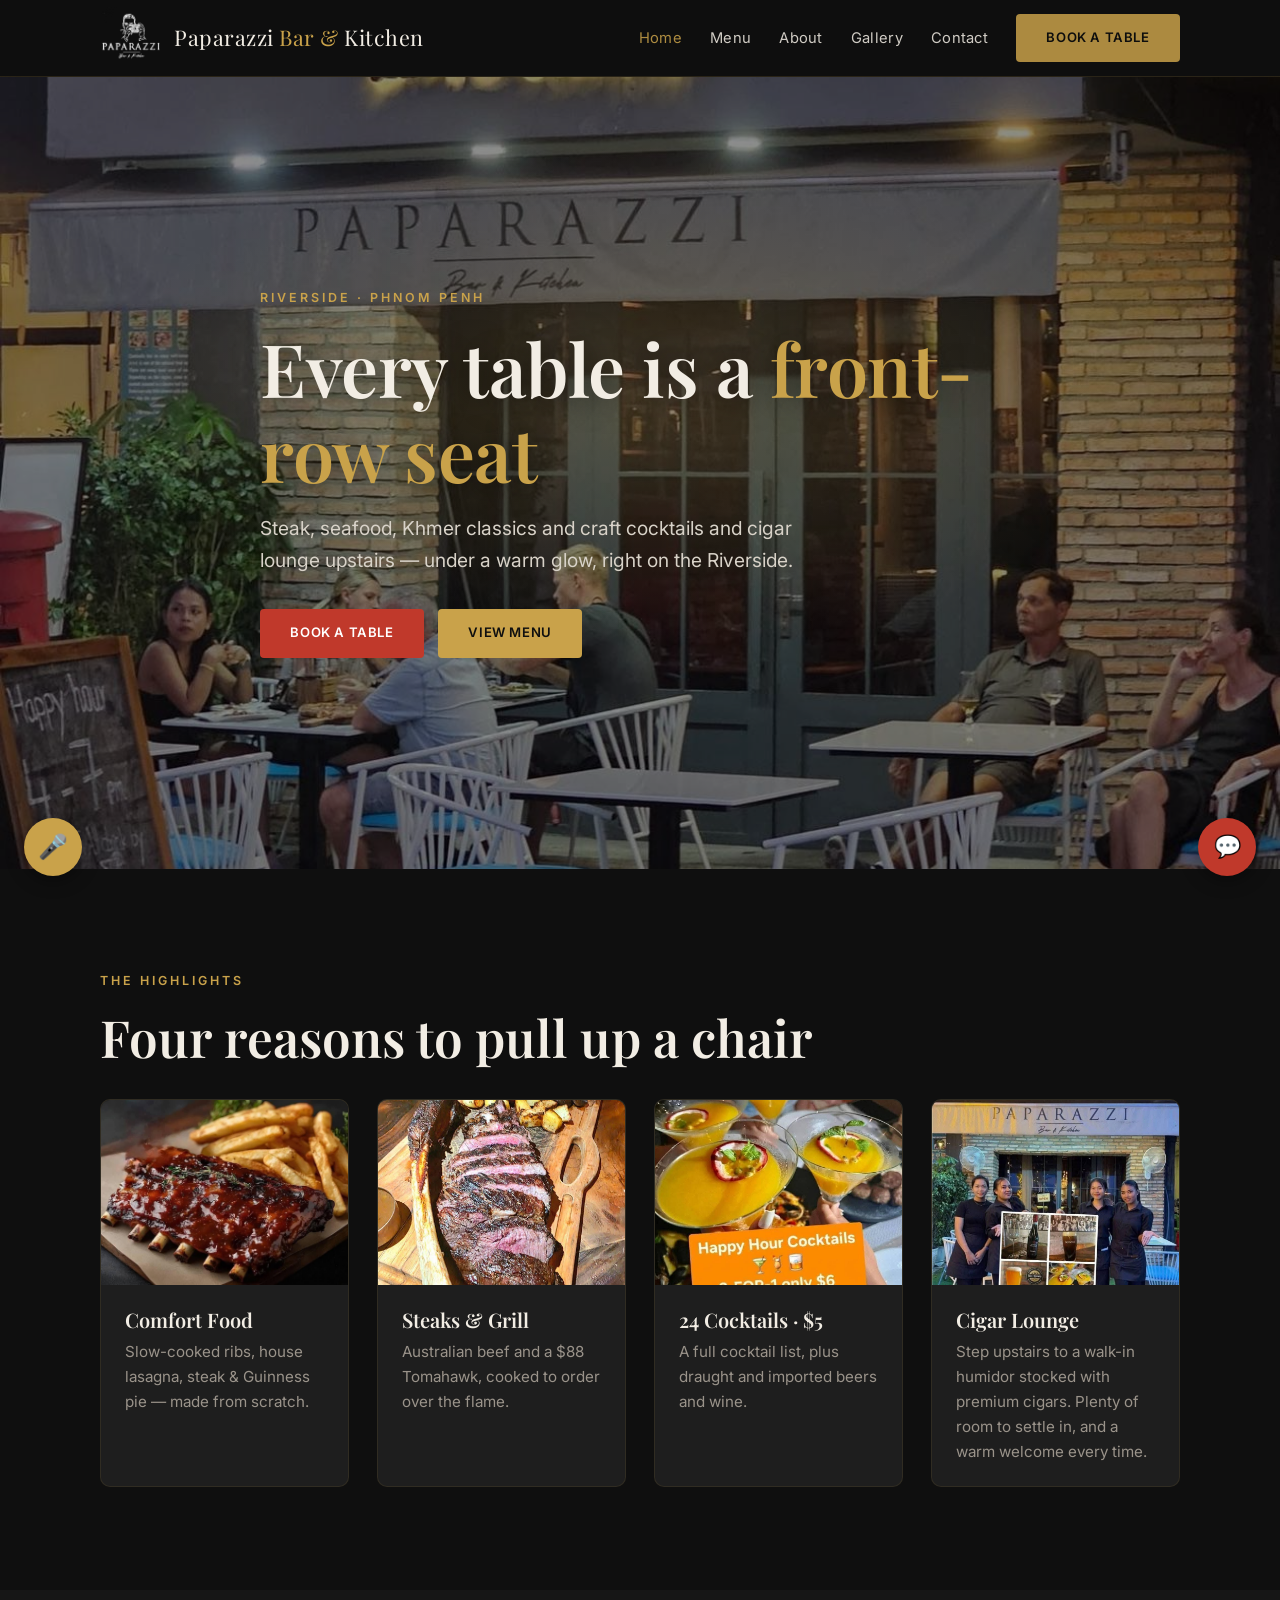
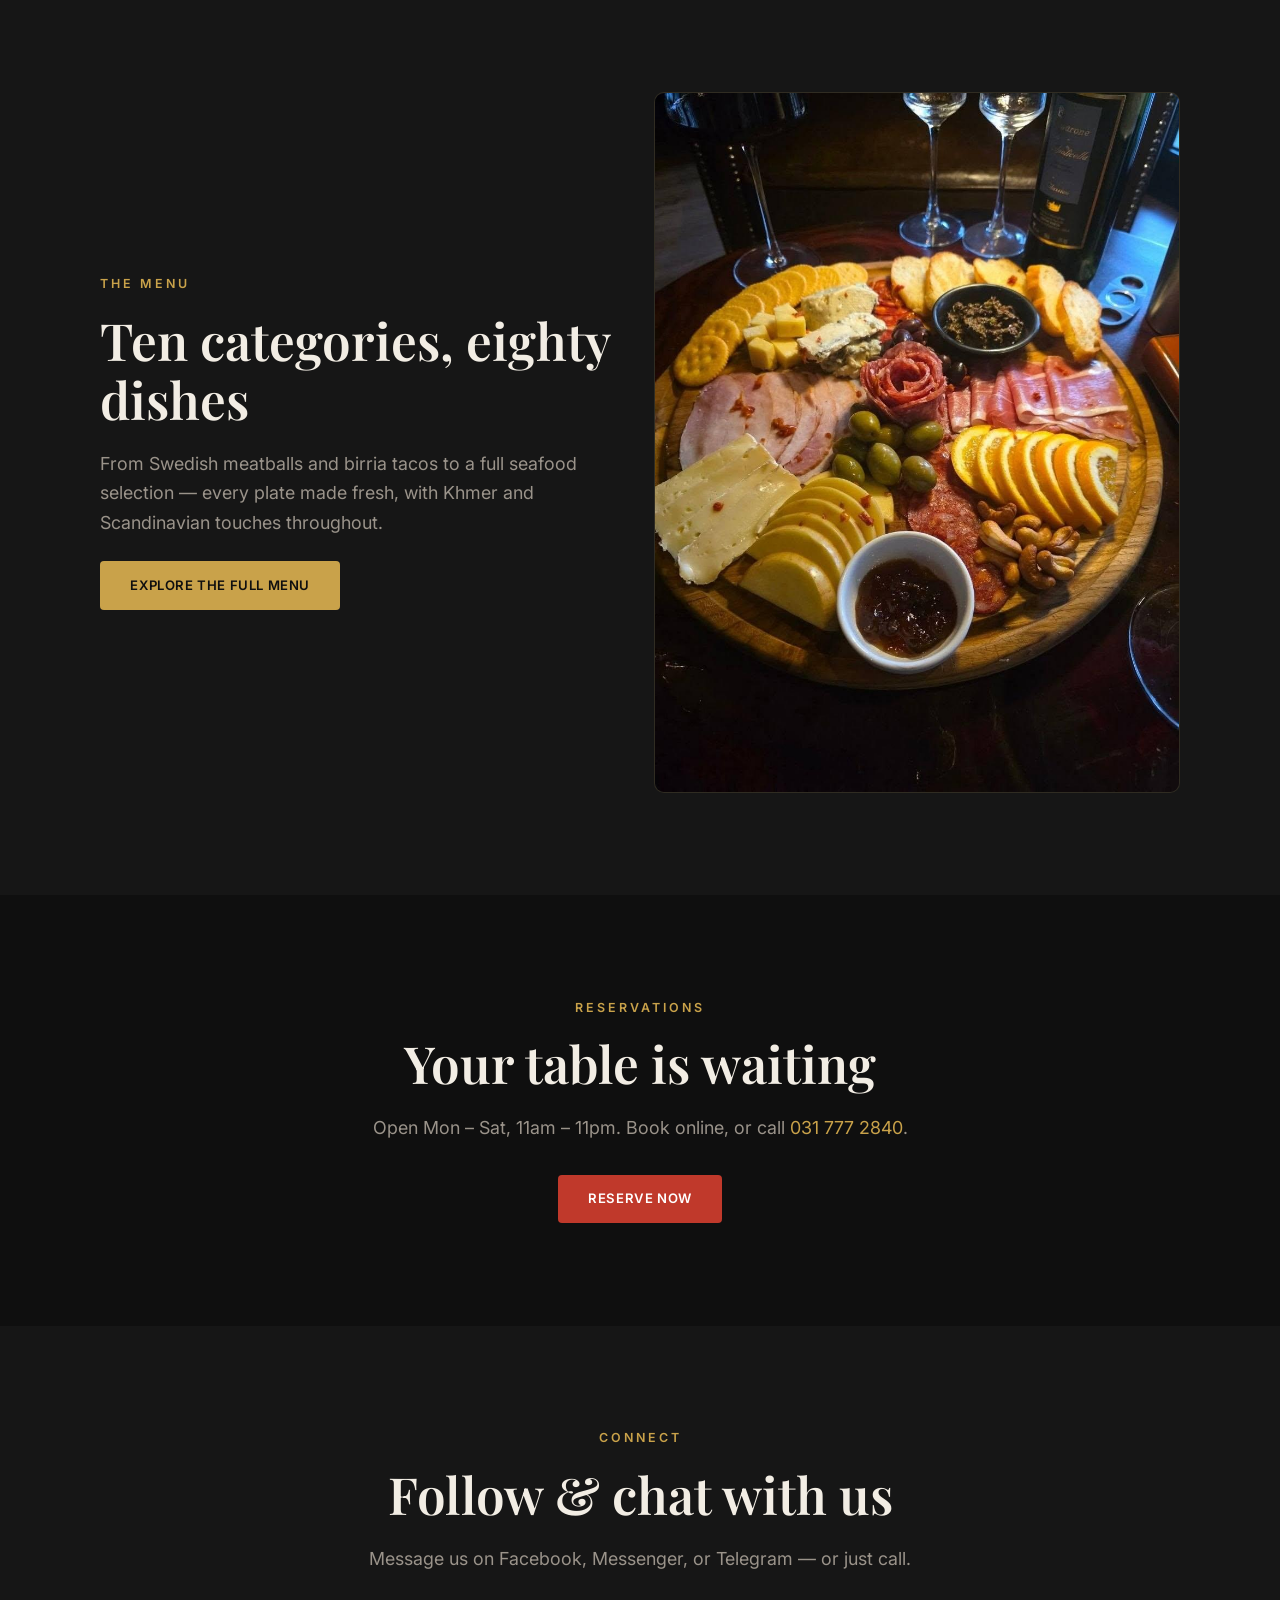
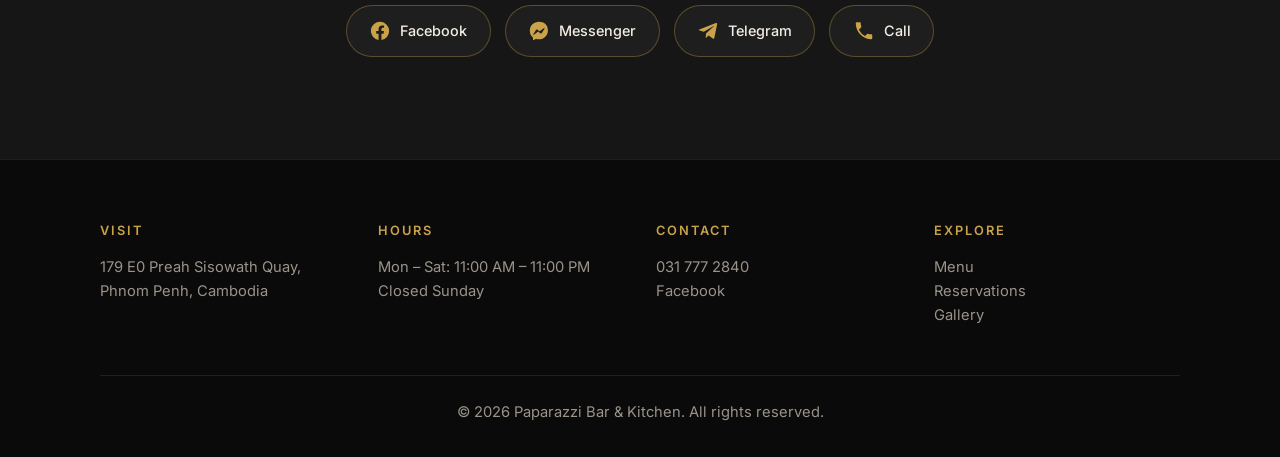
==== index.html @ c17bf9e4 "SEO pass. The sitemap and robots.txt both pointed at the OLD netlify.app host, so Google was being t" ====
<!DOCTYPE html>
<html lang="en">
<head>
  <meta charset="UTF-8" />
  <script>document.documentElement.className += ' js';</script>
  <meta name="viewport" content="width=device-width, initial-scale=1.0" />
  <title>Paparazzi Bar & Kitchen | Riverside, Phnom Penh — Food, Cocktails & Cigar Lounge</title>
  <meta name="description" content="Paparazzi Bar & Kitchen on Phnom Penh's Riverside — international comfort food, craft cocktails, steak and seafood, plus a cigar lounge upstairs. Open Mon–Sat 11am–11pm." />
  <link rel="preconnect" href="https://fonts.googleapis.com" />
  <link rel="preconnect" href="https://fonts.gstatic.com" crossorigin />
  <link href="https://fonts.googleapis.com/css2?family=Playfair+Display:wght@500;600;700&family=Inter:wght@400;500;600;700&display=swap" rel="stylesheet" />
  <link rel="stylesheet" href="style.css" />

  <!-- JSON-LD Restaurant schema -->
  <script type="application/ld+json">
{
  "@context": "https://schema.org",
  "@type": "Restaurant",
  "@id": "https://paparazzipp.com/#restaurant",
  "name": "Paparazzi Bar & Kitchen",
  "alternateName": "Paparazzi PP",
  "url": "https://paparazzipp.com/",
  "logo": "https://paparazzipp.com/images/paparazzi-logo-black.png",
  "image": [
    "https://paparazzipp.com/images/og-image.jpg"
  ],
  "description": "Paparazzi Bar & Kitchen is a riverside bar and restaurant on Preah Sisowath Quay, Phnom Penh — Khmer and Asian dishes, small plates, pub classics, steaks, seafood, craft cocktails, and the Cigar Connection lounge upstairs.",
  "servesCuisine": [
    "International",
    "Pub",
    "Scandinavian",
    "Khmer"
  ],
  "priceRange": "$$",
  "currenciesAccepted": "USD, KHR",
  "paymentAccepted": "Cash, ABA Pay, Credit Card",
  "telephone": "+855317772840",
  "address": {
    "@type": "PostalAddress",
    "streetAddress": "179 E0 Preah Sisowath Quay",
    "addressLocality": "Phnom Penh",
    "addressCountry": "KH"
  },
  "geo": {
    "@type": "GeoCoordinates",
    "latitude": 11.572666,
    "longitude": 104.928977
  },
  "hasMap": "https://www.google.com/maps/search/?api=1&query=Paparazzi+Bar+%26+Kitchen+Preah+Sisowath+Quay+Phnom+Penh",
  "openingHoursSpecification": [
    {
      "@type": "OpeningHoursSpecification",
      "dayOfWeek": [
        "Monday",
        "Tuesday",
        "Wednesday",
        "Thursday",
        "Friday",
        "Saturday"
      ],
      "opens": "11:00",
      "closes": "23:00"
    }
  ],
  "acceptsReservations": "True",
  "hasMenu": "https://paparazzipp.com/menu.html",
  "sameAs": [
    "https://www.facebook.com/PaparazziPP",
    "https://t.me/Paparazzi_kitchen_bot"
  ]
}
</script>
  <link rel="preload" as="image" href="images/hero-storefront.jpg" fetchpriority="high" />
  <!-- SEO BLOCK -->
  <link rel="canonical" href="https://paparazzipp.com/" />
  <meta name="robots" content="index, follow, max-image-preview:large" />
  <meta name="theme-color" content="#0f0f0f" />
  <link rel="icon" type="image/png" sizes="32x32" href="images/favicon-32.png" />
  <link rel="icon" type="image/png" sizes="192x192" href="images/favicon-192.png" />
  <link rel="apple-touch-icon" href="images/apple-touch-icon.png" />
  <meta property="og:type" content="website" />
  <meta property="og:site_name" content="Paparazzi Bar &amp; Kitchen" />
  <meta property="og:locale" content="en_US" />
  <meta property="og:title" content="Paparazzi Bar & Kitchen | Riverside, Phnom Penh — Food, Cocktails & Cigar Lounge" />
  <meta property="og:description" content="Paparazzi Bar & Kitchen on Phnom Penh's Riverside — international comfort food, craft cocktails, steak and seafood, plus a cigar lounge upstairs. Open Mon–Sat 11am–11pm." />
  <meta property="og:url" content="https://paparazzipp.com/" />
  <meta property="og:image" content="https://paparazzipp.com/images/hero-storefront.jpg" />
  <meta property="og:image:width" content="1200" />
  <meta property="og:image:height" content="630" />
  <meta name="twitter:card" content="summary_large_image" />
  <meta name="twitter:title" content="Paparazzi Bar & Kitchen | Riverside, Phnom Penh — Food, Cocktails & Cigar Lounge" />
  <meta name="twitter:description" content="Paparazzi Bar & Kitchen on Phnom Penh's Riverside — international comfort food, craft cocktails, steak and seafood, plus a cigar lounge upstairs. Open Mon–Sat 11am–11pm." />
  <meta name="twitter:image" content="https://paparazzipp.com/images/hero-storefront.jpg" />
</head>
<body>
  <header class="site-header">
    <div class="wrap">
      <a class="logo" href="/">
        <img src="images/paparazzi-logo-white.png" alt="Paparazzi Bar & Kitchen" />
        <span class="logo-word">Paparazzi <span class="amp">Bar &amp;</span> Kitchen</span>
      </a>
      <nav id="main-nav">
        <a href="/" class="active">Home</a>
        <a href="/menu.html">Menu</a>
        <a href="/about.html">About</a>
        <a href="/gallery.html">Gallery</a>
        <a href="/contact.html">Contact</a>
        <a href="/reservations.html" class="btn gold">Book a Table</a>
      </nav>
      <button class="nav-toggle" type="button" aria-label="Menu"
              aria-expanded="false" aria-controls="main-nav">
        <span class="nav-toggle-bars" aria-hidden="true"><i></i><i></i><i></i></span>
      </button>
    </div>
  </header>

  <section class="hero">
    <div class="hero-bg" style="background-image: url('images/hero-storefront.jpg');"></div>
    <div class="wrap">
      <div class="hero-inner">
        <p class="kicker">Riverside · Phnom Penh</p>
        <h1>Every table is a <span class="gold">front-row seat</span></h1>
        <p class="hero-sub">Steak, seafood, Khmer classics and craft cocktails and cigar lounge upstairs — under a warm glow, right on the Riverside.</p>
        <div class="hero-ctas">
          <a href="/reservations.html" class="btn">Book a Table</a>
          <a href="/menu.html" class="btn gold">View Menu</a>
        </div>
      </div>
    </div>
  </section>

  <section class="section">
    <div class="wrap">
      <p class="kicker">The Highlights</p>
      <h2 class="section-title">Four reasons to pull up a chair</h2>
      <div class="grid grid-4" style="margin-top: 2rem;">
        <div class="card">
          <img src="images/gallery-img23.jpg" alt="Barbecue ribs with fries" / loading="lazy" decoding="async">
          <div class="card-body">
            <h3>Comfort Food</h3>
            <p>Slow-cooked ribs, house lasagna, steak &amp; Guinness pie — made from scratch.</p>
          </div>
        </div>
        <div class="card">
          <img src="images/gallery-img11.jpg" alt="Grilled steak with roasted vegetables" / loading="lazy" decoding="async">
          <div class="card-body">
            <h3>Steaks &amp; Grill</h3>
            <p>Australian beef and a $88 Tomahawk, cooked to order over the flame.</p>
          </div>
        </div>
        <div class="card">
          <img src="images/gallery-img18.jpg" alt="Craft cocktails" / loading="lazy" decoding="async">
          <div class="card-body">
            <h3>24 Cocktails · $5</h3>
            <p>A full cocktail list, plus draught and imported beers and wine.</p>
          </div>
        </div>
        <div class="card">
          <img src="images/gallery-img21.jpg" alt="Paparazzi staff" / loading="lazy" decoding="async">
          <div class="card-body">
            <h3>Cigar Lounge</h3>
            <p>Step upstairs to a walk-in humidor stocked with premium cigars. Plenty of room to settle in, and a warm welcome every time.</p>
          </div>
        </div>
      </div>
    </div>
  </section>

  <section class="section alt">
    <div class="wrap">
      <div class="grid grid-2" style="align-items: center;">
        <div>
          <p class="kicker">The Menu</p>
          <h2 class="section-title">Ten categories, eighty dishes</h2>
          <p class="section-lede">From Swedish meatballs and birria tacos to a full seafood selection — every plate made fresh, with Khmer and Scandinavian touches throughout.</p>
          <a href="/menu.html" class="btn gold" style="margin-top: 1.5rem;">Explore the full menu</a>
        </div>
        <div class="card" style="overflow:hidden;">
          <img src="images/gallery-img01.jpg" alt="Charcuterie board" style="aspect-ratio: auto;" / loading="lazy" decoding="async">
        </div>
      </div>
    </div>
  </section>

  <section class="section">
    <div class="wrap text-center">
      <p class="kicker">Reservations</p>
      <h2 class="section-title">Your table is waiting</h2>
      <p class="section-lede" style="margin: 0 auto 2rem;">Open Mon – Sat, 11am – 11pm. Book online, or call <a href="tel:+855317772840">031 777 2840</a>.</p>
      <a href="/reservations.html" class="btn">Reserve Now</a>
    </div>
  </section>

  <section class="section alt">
    <div class="wrap text-center">
      <p class="kicker">Connect</p>
      <h2 class="section-title">Follow &amp; chat with us</h2>
      <p class="section-lede" style="margin: 0 auto 2rem;">Message us on Facebook, Messenger, or Telegram — or just call.</p>
      <div class="social-row">
        <a class="social" href="https://www.facebook.com/PaparazziPP" target="_blank" rel="noopener" aria-label="Facebook">
          <svg viewBox="0 0 24 24" width="22" height="22"><path fill="currentColor" d="M22 12a10 10 0 1 0-11.56 9.88v-6.99H7.9V12h2.54V9.8c0-2.5 1.49-3.89 3.77-3.89 1.09 0 2.24.2 2.24.2v2.46h-1.26c-1.24 0-1.63.77-1.63 1.56V12h2.78l-.44 2.89h-2.34v6.99A10 10 0 0 0 22 12Z"/></svg>
          <span>Facebook</span>
        </a>
        <a class="social" href="https://m.me/PaparazziPP" target="_blank" rel="noopener" aria-label="Messenger">
          <svg viewBox="0 0 24 24" width="22" height="22"><path fill="currentColor" d="M12 2C6.36 2 2 6.13 2 11.7c0 2.91 1.19 5.44 3.14 7.17.16.14.26.34.27.55l.05 1.78c.01.47.5.77.9.56l1.99-1.06c.16-.08.35-.1.53-.05.9.25 1.87.39 2.87.39 5.64 0 10-4.13 10-9.7S17.64 2 12 2Zm6 7.46-2.93 4.66c-.37.59-1.18.71-1.7.26l-2.31-1.73-4.54 3.37c-.4.3-.96-.13-.76-.58l2.93-4.66c.37-.59 1.18-.71 1.7-.26l2.31 1.73 4.54-3.37c.4-.3.96.13.76.58Z"/></svg>
          <span>Messenger</span>
        </a>
        <a class="social" href="https://t.me/Paparazzi_kitchen_bot" target="_blank" rel="noopener" aria-label="Telegram">
          <svg viewBox="0 0 24 24" width="22" height="22"><path fill="currentColor" d="M21.94 4.6 18.9 19.5c-.23 1-.82 1.25-1.66.78l-4.6-3.39-2.22 2.13c-.25.25-.45.45-.93.45l.33-4.68L18.4 6.9c.37-.33-.08-.51-.57-.18L7.42 12.86l-4.53-1.42c-.99-.31-1-.99.2-1.46L20.6 3.24c.82-.3 1.54.2 1.34 1.36Z"/></svg>
          <span>Telegram</span>
        </a>
        <a class="social" href="tel:+855317772840" aria-label="Call us">
          <svg viewBox="0 0 24 24" width="22" height="22"><path fill="currentColor" d="M6.62 10.79a15.05 15.05 0 0 0 6.59 6.59l2.2-2.2a1 1 0 0 1 1.02-.24c1.12.37 2.33.57 3.57.57a1 1 0 0 1 1 1V20a1 1 0 0 1-1 1C10.85 21 3 13.15 3 3.5a1 1 0 0 1 1-1H7.5a1 1 0 0 1 1 1c0 1.24.2 2.45.57 3.57a1 1 0 0 1-.24 1.02l-2.2 2.2Z"/></svg>
          <span>Call</span>
        </a>
      </div>
    </div>
  </section>

  <footer class="site-footer">
    <div class="wrap">
      <div class="grid grid-4">
        <div>
          <h4>Visit</h4>
          <p>179 E0 Preah Sisowath Quay,<br />Phnom Penh, Cambodia</p>
        </div>
        <div>
          <h4>Hours</h4>
          <p>Mon – Sat: 11:00 AM – 11:00 PM<br />Closed Sunday</p>
        </div>
        <div>
          <h4>Contact</h4>
          <p><a href="tel:+855317772840">031 777 2840</a><br /><a href="https://www.facebook.com/PaparazziPP">Facebook</a></p>
        </div>
        <div>
          <h4>Explore</h4>
          <p><a href="/menu.html">Menu</a><br /><a href="/reservations.html">Reservations</a><br /><a href="/gallery.html">Gallery</a></p>
        </div>
      </div>
      <div class="footer-bottom">
        <p>&copy; 2026 Paparazzi Bar &amp; Kitchen. All rights reserved.</p>
      </div>
    </div>
  </footer>

  <!-- AI chat + voice widgets -->
  <button id="chat-toggle" class="chat-toggle" aria-label="Chat with Paparazzi assistant">💬</button>
  <div id="chat-window" class="chat-window">
    <div class="chat-header">
      <span class="chat-dot"></span>
      <span class="chat-title">Paparazzi Assistant</span>
      <button id="chat-close" class="chat-close" aria-label="Close">×</button>
    </div>
    <div id="chat-messages" class="chat-messages"></div>
    <form id="chat-form" class="chat-input-row">
      <input type="text" id="chat-input" placeholder="Ask about hours, menu, reservations…" autocomplete="off" />
      <button type="submit">Send</button>
    </form>
  </div>

  <script src="app.js"></script>
  <script src="voice.js"></script>
  <script src="nav.js" defer></script>
</body>
</html>
---- style.css ----
/* ==========================================================================
   PAPARAZZI Bar & Kitchen — design system
   Concept: "Flashbulb Glamour" — dark, moody, caught in a camera flash.
   Monochrome logo (white on charcoal) + champagne gold + flash red accents.
   ========================================================================== */

:root {
  /* Brand palette */
  --charcoal: #0f0f0f;
  --charcoal-2: #161616;
  --charcoal-3: #1e1e1e;
  --paper: #f2ede4;         /* warm off-white text */
  --muted: #9a938a;         /* muted warm gray */
  --gold: #c9a24a;          /* champagne gold — primary accent */
  --gold-soft: #e0c47f;
  --red: #c0392b;           /* flash red — CTA accent */
  --red-dark: #a93226;

  /* Type */
  --serif: 'Playfair Display', 'Georgia', serif;
  --sans: 'Inter', -apple-system, BlinkMacSystemFont, 'Segoe UI', sans-serif;

  /* Layout */
  --max-w: 1160px;
  --gutter: clamp(1.25rem, 4vw, 2.5rem);
}

* { box-sizing: border-box; margin: 0; padding: 0; }

html { scroll-behavior: smooth; }

body {
  background: var(--charcoal);
  color: var(--paper);
  font-family: var(--sans);
  font-size: 16px;
  line-height: 1.65;
  -webkit-font-smoothing: antialiased;
}

img { max-width: 100%; display: block; }

a { color: var(--gold); text-decoration: none; transition: color .15s; }
a:hover { color: var(--gold-soft); }

h1, h2, h3, h4 { font-family: var(--serif); font-weight: 600; line-height: 1.15; }

.wrap { max-width: var(--max-w); margin: 0 auto; padding: 0 var(--gutter); }

/* ==========================================================================
   Header / nav
   ========================================================================== */
.site-header {
  position: sticky; top: 0; z-index: 50;
  background: rgba(15, 15, 15, 0.92);
  backdrop-filter: blur(12px);
  border-bottom: 1px solid rgba(201, 162, 74, 0.15);
}
.site-header .wrap { display: flex; align-items: center; justify-content: space-between; height: 76px; }
.logo { display: flex; align-items: center; gap: 12px; }
.logo img { height: 62px; width: auto; }
.logo-word { font-family: var(--serif); font-size: 1.35rem; letter-spacing: .5px; color: var(--paper); }
.logo-word .amp { color: var(--gold); }

nav { display: flex; gap: 28px; align-items: center; }
nav a { color: var(--paper); font-size: 0.92rem; letter-spacing: .3px; opacity: .85; }
nav a:hover { color: var(--gold); opacity: 1; }
nav a.active { color: var(--gold); }

.btn {
  display: inline-block; background: var(--red); color: #fff;
  padding: 0.85rem 1.9rem; border-radius: 4px; font-weight: 600;
  letter-spacing: .6px; text-transform: uppercase; font-size: 0.82rem;
  border: none; cursor: pointer; transition: background .15s, transform .15s;
}
.btn:hover { background: var(--red-dark); color: #fff; transform: translateY(-1px); }
.btn.gold { background: var(--gold); color: #0f0f0f; }
.btn.gold:hover { background: var(--gold-soft); }

/* ==========================================================================
   Sections
   ========================================================================== */
.section { padding: clamp(4rem, 8vw, 7rem) 0; }
.section.alt { background: var(--charcoal-2); }

.kicker {
  font-family: var(--sans); font-size: 0.78rem; font-weight: 600;
  letter-spacing: 3px; text-transform: uppercase; color: var(--gold);
  margin-bottom: 1rem;
}
h1.section-title,
h2.section-title { font-size: clamp(2rem, 4.5vw, 3.2rem); margin-bottom: 1.25rem; }
.section-lede { color: var(--muted); font-size: 1.12rem; max-width: 640px; }

/* ==========================================================================
   Hero — flashbulb
   ========================================================================== */
.hero {
  position: relative; min-height: 88vh;
  display: flex; align-items: center; overflow: hidden;
}
.hero-bg {
  position: absolute; inset: 0;
  background-size: cover; background-position: center;
  filter: brightness(.55) saturate(.9);
}
.hero::after {
  /* radial flash spotlight behind the headline */
  content: ''; position: absolute; inset: 0;
  background: radial-gradient(ellipse 60% 45% at 50% 40%, rgba(201,162,74,.22), transparent 70%);
}
.hero-inner { position: relative; z-index: 2; max-width: 760px; }
.hero h1 {
  font-size: clamp(2.6rem, 6.5vw, 4.6rem);
  letter-spacing: -0.5px; margin-bottom: 1.2rem;
  text-shadow: 0 2px 30px rgba(0,0,0,.6);
}
.hero h1 .gold { color: var(--gold); }
.hero-sub { color: #d8d2c8; font-size: 1.2rem; max-width: 560px; margin-bottom: 2rem; }
.hero-ctas { display: flex; gap: 14px; flex-wrap: wrap; }

/* ==========================================================================
   Cards / grids
   ========================================================================== */
.grid { display: grid; gap: 1.75rem; }
.grid-2 { grid-template-columns: repeat(auto-fit, minmax(300px, 1fr)); }
.grid-3 { grid-template-columns: repeat(auto-fit, minmax(280px, 1fr)); }
.grid-4 { grid-template-columns: repeat(auto-fit, minmax(240px, 1fr)); }

.card {
  background: var(--charcoal-3); border: 1px solid rgba(201,162,74,.1);
  border-radius: 10px; overflow: hidden; transition: transform .2s, border-color .2s;
}
.card:hover { transform: translateY(-3px); border-color: rgba(201,162,74,.3); }
.card img { width: 100%; aspect-ratio: 4/3; object-fit: cover; }
.card-body { padding: 1.4rem 1.5rem; }
.card h3 { font-size: 1.25rem; margin-bottom: .5rem; }
.card p { color: var(--muted); font-size: .95rem; }

/* ==========================================================================
   Menu
   ========================================================================== */
.menu-cat { margin-bottom: 3rem; }
.menu-cat h3 {
  font-family: var(--serif); font-size: 1.7rem; color: var(--gold);
  padding-bottom: .6rem; margin-bottom: 1.25rem;
  border-bottom: 1px solid rgba(201,162,74,.2);
}
.menu-item { display: flex; justify-content: space-between; gap: 1rem; padding: .7rem 0; border-bottom: 1px dotted rgba(154,147,138,.25); }
.menu-item:last-child { border-bottom: none; }
.menu-item .name { font-weight: 500; color: var(--paper); }
.menu-item .desc { color: var(--muted); font-size: .88rem; margin-top: .15rem; max-width: 640px; }
.menu-item .price { color: var(--gold); font-weight: 600; white-space: nowrap; font-variant-numeric: tabular-nums; }

/* ==========================================================================
   Footer
   ========================================================================== */
.site-footer { background: #0a0a0a; border-top: 1px solid rgba(201,162,74,.12); padding: 4rem 0 2rem; }
.site-footer .grid { gap: 2rem; }
.site-footer h4 { color: var(--gold); font-family: var(--sans); font-size: .8rem; text-transform: uppercase; letter-spacing: 2px; margin-bottom: 1rem; }
.site-footer a, .site-footer p { color: var(--muted); font-size: .92rem; }
.site-footer a:hover { color: var(--gold); }
.footer-bottom { border-top: 1px solid rgba(154,147,138,.15); margin-top: 3rem; padding-top: 1.5rem; text-align: center; color: #6b655d; font-size: .8rem; }

/* ==========================================================================
   Forms (reservations / contact)
   ========================================================================== */
.form-wrap { max-width: 640px; }
.field { margin-bottom: 1.25rem; }
.field label { display: block; font-size: .82rem; font-weight: 600; letter-spacing: .5px; text-transform: uppercase; color: var(--muted); margin-bottom: .4rem; }
.field input, .field select, .field textarea {
  width: 100%; background: var(--charcoal-3); border: 1px solid rgba(154,147,138,.3);
  border-radius: 6px; padding: .85rem 1rem; color: var(--paper); font-family: var(--sans); font-size: 1rem;
  transition: border-color .15s;
}
.field input:focus, .field select:focus, .field textarea:focus { outline: none; border-color: var(--gold); }
.field textarea { min-height: 120px; resize: vertical; }
.form-response { display: none; padding: 1rem 1.25rem; border-radius: 6px; margin-top: 1rem; font-size: .95rem; }
.form-response.ok { display: block; background: rgba(52,168,83,.12); border: 1px solid rgba(52,168,83,.4); color: #81c995; }
.form-response.err { display: block; background: rgba(192,57,43,.12); border: 1px solid rgba(192,57,43,.4); color: #f0a49c; }

/* ==========================================================================
   Chat + voice widget (AI surfaces)
   ========================================================================== */
.chat-toggle, .voice-toggle {
  position: fixed; bottom: 24px; width: 58px; height: 58px; border-radius: 50%;
  border: none; cursor: pointer; z-index: 9990; color: #fff;
  display: flex; align-items: center; justify-content: center;
  box-shadow: 0 4px 18px rgba(0,0,0,.4); transition: transform .15s;
}
.chat-toggle { right: 24px; background: var(--red); font-size: 22px; }
.voice-toggle { left: 24px; background: var(--gold); color: #0f0f0f; font-size: 22px; }
.chat-toggle:hover, .voice-toggle:hover { transform: scale(1.08); }

.chat-window {
  position: fixed; bottom: 92px; right: 24px; width: 340px; max-width: calc(100vw - 48px);
  background: var(--charcoal-3); border: 1px solid rgba(201,162,74,.2); border-radius: 14px;
  overflow: hidden; z-index: 9991; display: none; flex-direction: column;
  box-shadow: 0 10px 40px rgba(0,0,0,.5);
}
.chat-header { background: var(--charcoal-2); padding: 12px 16px; display: flex; align-items: center; gap: 8px; border-bottom: 1px solid rgba(201,162,74,.15); }
.chat-dot { width: 8px; height: 8px; border-radius: 50%; background: var(--gold); }
.chat-title { font-weight: 600; font-size: 14px; flex: 1; }
.chat-close { background: none; border: none; color: var(--muted); font-size: 20px; cursor: pointer; line-height: 1; }
.chat-messages { padding: 14px; max-height: 320px; overflow-y: auto; display: flex; flex-direction: column; gap: 10px; }
.msg { font-size: 13.5px; line-height: 1.5; padding: 10px 12px; border-radius: 10px; max-width: 85%; }
.msg.user { align-self: flex-end; background: rgba(201,162,74,.18); color: var(--paper); }
.msg.bot { align-self: flex-start; background: var(--charcoal-2); color: #d8d2c8; }
.chat-input-row { display: flex; border-top: 1px solid rgba(201,162,74,.15); }
.chat-input-row input { flex: 1; background: transparent; border: none; padding: 14px; color: var(--paper); font-size: 14px; outline: none; }
.chat-input-row button { background: var(--red); color: #fff; border: none; padding: 0 18px; cursor: pointer; font-weight: 600; }

/* ==========================================================================
   Social icons
   ========================================================================== */
.social-row { display: flex; gap: 14px; justify-content: center; flex-wrap: wrap; }
.social {
  display: flex; align-items: center; gap: 9px;
  padding: 0.8rem 1.4rem; border-radius: 999px;
  border: 1px solid rgba(201,162,74,.35);
  color: var(--paper); font-weight: 500; font-size: 0.9rem;
  background: var(--charcoal-3); transition: all .18s;
}
.social:hover { border-color: var(--gold); color: var(--gold); transform: translateY(-2px); }
.social svg { color: var(--gold); }

/* ==========================================================================
   Utility
   ========================================================================== */
.text-gold { color: var(--gold); }
.text-center { text-align: center; }
.mt-2 { margin-top: 2rem; }
.mb-1 { margin-bottom: 1rem; }


/* ==========================================================================
   MOBILE
   This file previously had no media queries at all. At 390px the header
   wordmark wrapped onto three lines, the nav links printed on top of it
   ("Bar &" collided with "Home"), and Contact + Book a Table sat off the
   right edge with no way to reach them.

   Below 900px the six header items collapse behind a hamburger. Six items
   including a button need more room than a plain five-link bar, hence 900
   rather than 860.

   The collapse is scoped to `html.js`, a class set inline in each page's
   <head>. If nav.js fails to load the class is never added, the links stay
   in the layout (flex-wrapped), and the site degrades to a cramped but
   usable bar instead of losing navigation.
   ========================================================================== */
:root { --header-h: 76px; }
html {
  scroll-padding-top: calc(var(--header-h) + 16px);
  -webkit-text-size-adjust: 100%;
}
img, iframe, video { max-width: 100%; }
img { height: auto; }

.nav-toggle { display: none; }

@media (max-width: 900px) {
  :root { --header-h: 64px; }

  header .wrap, .site-header .wrap {
    height: auto;
    min-height: var(--header-h);
    gap: 12px;
  }

  /* the logo image already reads "PAPARAZZI Bar & Kitchen", so the separate
     wordmark is redundant here and was what wrapped and collided */
  .logo-word { display: none; }
  .logo img { height: 44px; }

  /* without JS the links stay visible and are allowed to wrap neatly */
  nav { flex-wrap: wrap; gap: 12px 18px; }

  /* ---- the hamburger button ---- */
  .nav-toggle {
    display: inline-flex; align-items: center; justify-content: center;
    width: 46px; height: 46px; margin-left: auto; padding: 0; flex: none;
    background: transparent; border: 1px solid rgba(201, 162, 74, 0.35);
    border-radius: 6px; color: var(--gold); cursor: pointer;
  }
  .nav-toggle:hover { border-color: var(--gold); }
  .nav-toggle-bars { position: relative; display: block; width: 20px; height: 14px; }
  .nav-toggle-bars i {
    position: absolute; left: 0; width: 100%; height: 2px;
    background: currentColor; border-radius: 2px;
    transition: transform .2s ease, opacity .15s ease;
  }
  .nav-toggle-bars i:nth-child(1) { top: 0; }
  .nav-toggle-bars i:nth-child(2) { top: 6px; }
  .nav-toggle-bars i:nth-child(3) { top: 12px; }
  .nav-toggle[aria-expanded="true"] .nav-toggle-bars i:nth-child(1) { transform: translateY(6px) rotate(45deg); }
  .nav-toggle[aria-expanded="true"] .nav-toggle-bars i:nth-child(2) { opacity: 0; }
  .nav-toggle[aria-expanded="true"] .nav-toggle-bars i:nth-child(3) { transform: translateY(-6px) rotate(-45deg); }

  /* ---- the panel ---- */
  html.js nav {
    position: fixed; left: 0; right: 0; top: var(--header-h);
    flex-direction: column; align-items: stretch; gap: 0;
    padding: 6px 0 12px;
    max-height: calc(100vh - var(--header-h));
    max-height: calc(100dvh - var(--header-h));
    overflow-y: auto; -webkit-overflow-scrolling: touch;
    background: rgba(15, 15, 15, 0.985);
    -webkit-backdrop-filter: blur(14px); backdrop-filter: blur(14px);
    border-bottom: 1px solid rgba(201, 162, 74, 0.2);
    box-shadow: 0 18px 40px rgba(0, 0, 0, 0.55);
    opacity: 0; transform: translateY(-10px); pointer-events: none;
    transition: opacity .18s ease, transform .18s ease;
  }
  html.js nav.is-open { opacity: 1; transform: none; pointer-events: auto; }
  html.js nav a {
    padding: 15px 20px; font-size: 1rem; opacity: 1;
    border-bottom: 1px solid rgba(255, 255, 255, 0.055);
  }
  html.js nav a.active { background: rgba(201, 162, 74, 0.08); }
  /* the Book a Table button keeps its button look, full width, last */
  html.js nav a.btn {
    margin: 12px 20px 0; border-bottom: 0; text-align: center;
    display: block; padding: 15px 20px; min-height: 48px;
  }

  /* the page behind the open panel must not scroll */
  body.nav-open { overflow: hidden; }

  /* The floating chat/voice buttons sit at z-index 9990 while the header is 50,
     so without this they render ON TOP of the open menu and swallow taps. */
  body.nav-open .chat-toggle,
  body.nav-open .voice-toggle { display: none; }

  /* ---- tap targets ---- */
  .btn { min-height: 48px; display: inline-flex; align-items: center; justify-content: center; padding: 0.9rem 1.6rem; }
  .site-footer a { display: inline-block; padding: 6px 0; }

  /* ---- misc mobile polish ---- */
  .hero { min-height: 78vh; min-height: 78dvh; }
  .hero-ctas .btn { width: 100%; }
  /* keep the chat window usable on a landscape phone */
  .chat-window {
    max-height: calc(100vh - 120px);
    max-height: calc(100dvh - 120px);
    right: 16px; bottom: 84px;
  }
  .chat-messages { max-height: 46vh; max-height: 46dvh; }
  .chat-toggle, .voice-toggle { width: 54px; height: 54px; }
  .chat-toggle { right: 16px; }
  .voice-toggle { left: 16px; }
}

@media (max-width: 420px) {
  .logo img { height: 38px; }
  .hero h1 { font-size: clamp(2rem, 10vw, 2.6rem); }
}
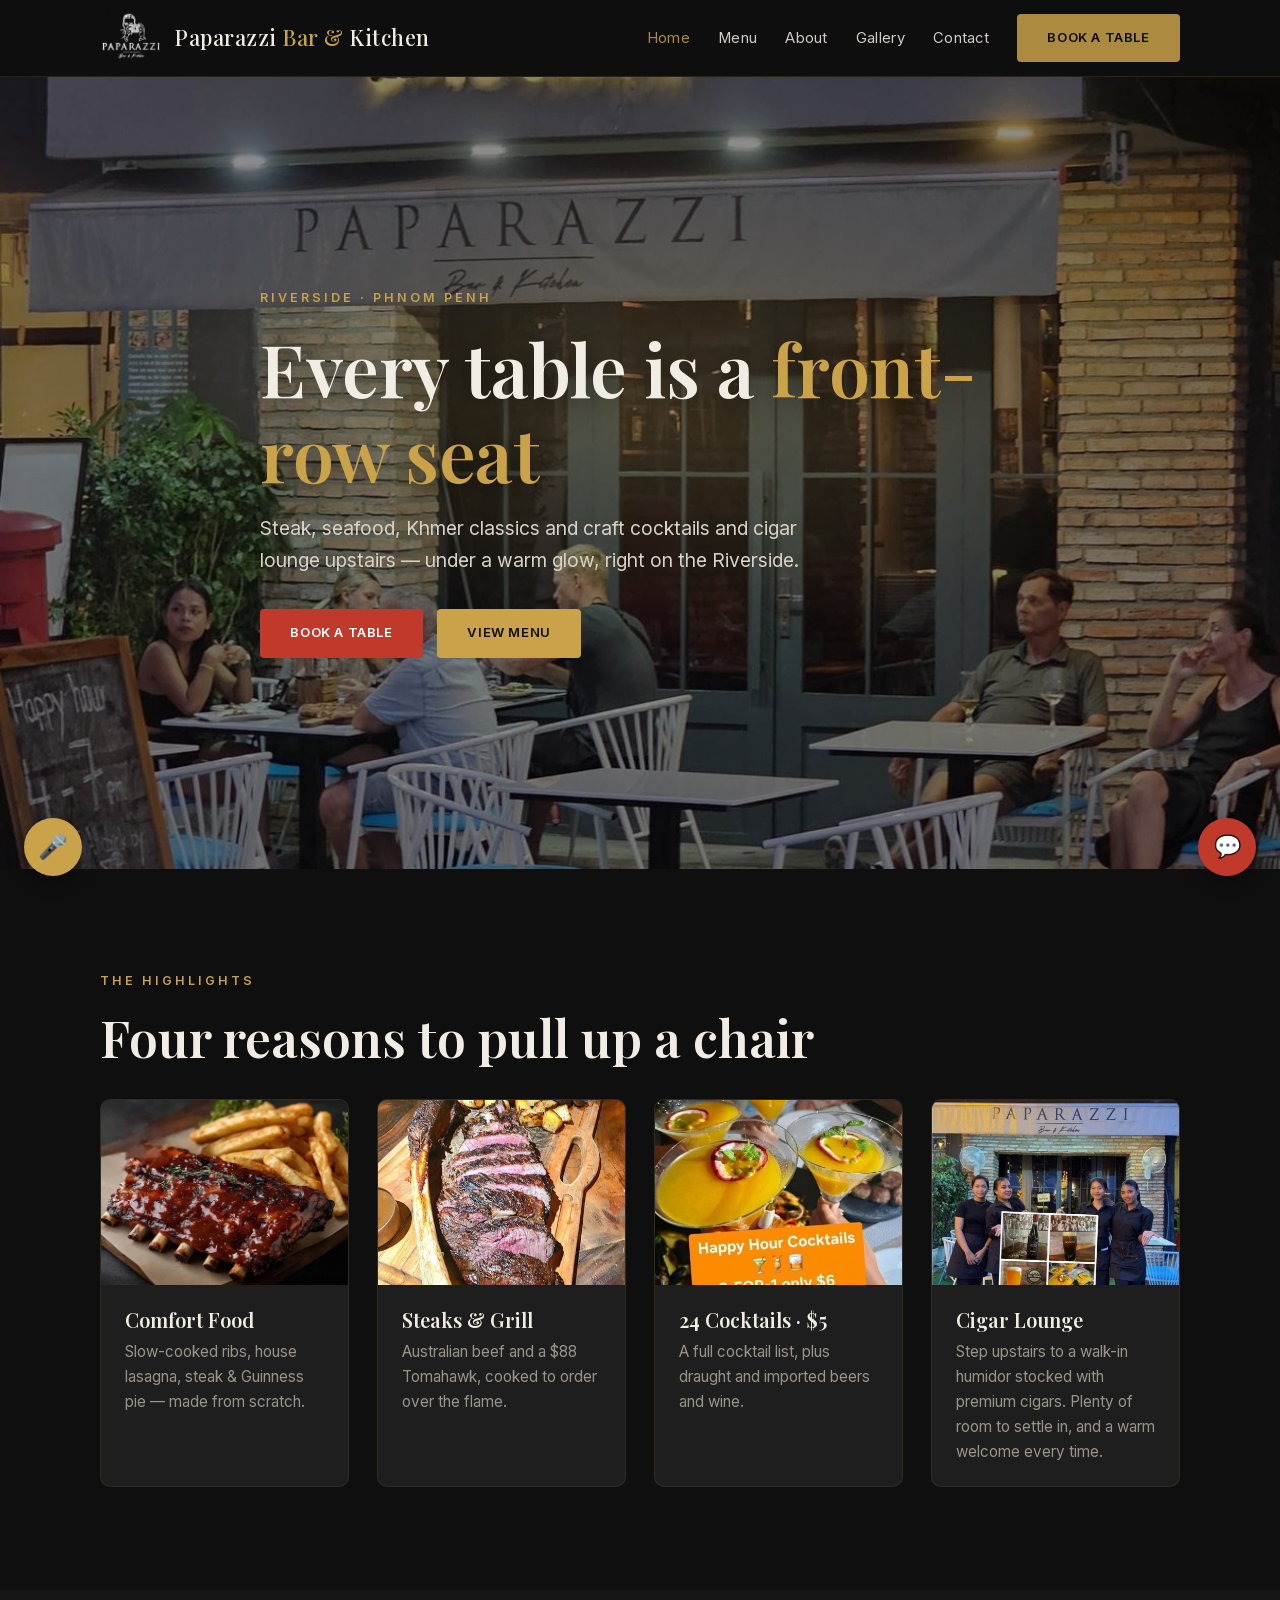
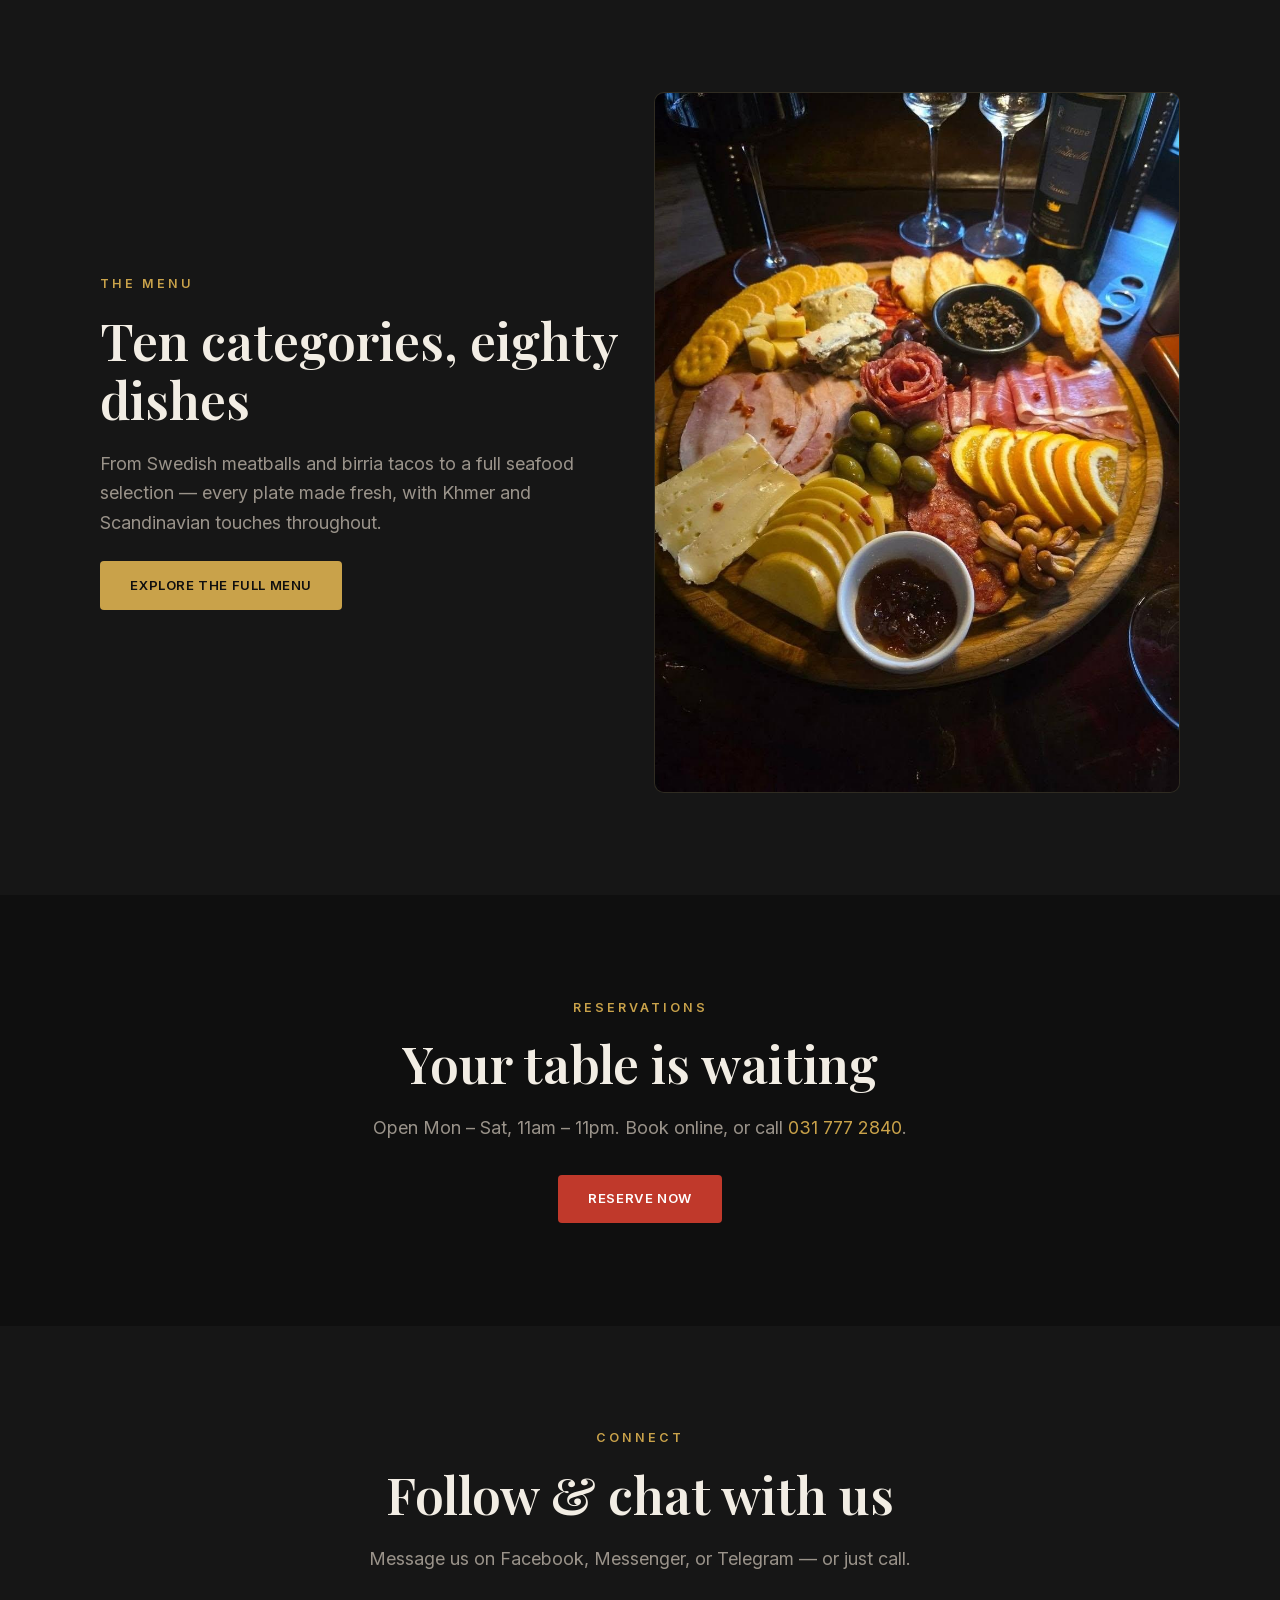
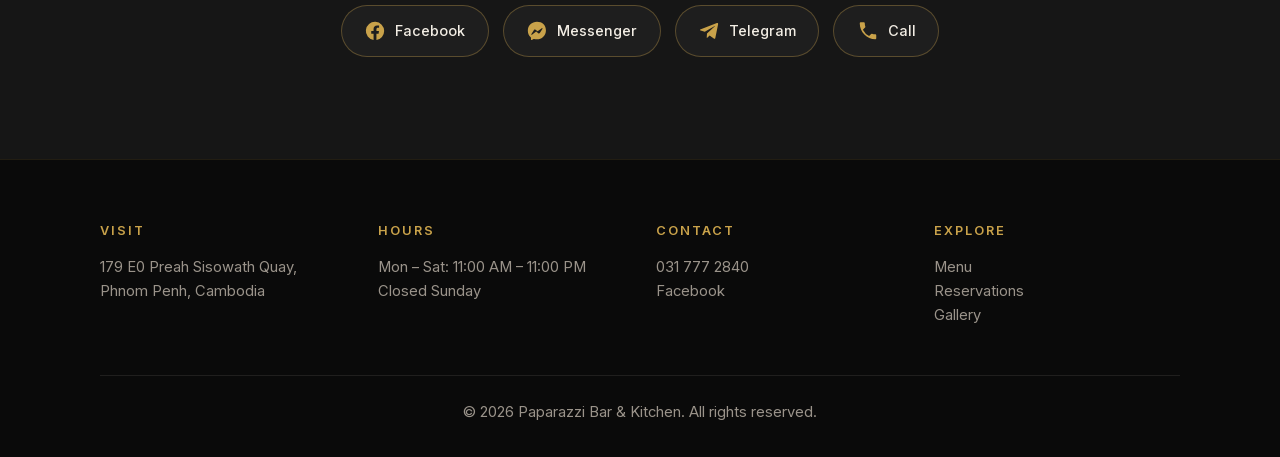
==== commit 07bf9f96: "Self-host the fonts. The Google Fonts stylesheet sat in <head> as a render-blocking third-party requ" ====
--- a/index.html
+++ b/index.html
@@ -6,9 +6,7 @@
   <meta name="viewport" content="width=device-width, initial-scale=1.0" />
   <title>Paparazzi Bar & Kitchen | Riverside, Phnom Penh — Food, Cocktails & Cigar Lounge</title>
   <meta name="description" content="Paparazzi Bar & Kitchen on Phnom Penh's Riverside — international comfort food, craft cocktails, steak and seafood, plus a cigar lounge upstairs. Open Mon–Sat 11am–11pm." />
-  <link rel="preconnect" href="https://fonts.googleapis.com" />
-  <link rel="preconnect" href="https://fonts.gstatic.com" crossorigin />
-  <link href="https://fonts.googleapis.com/css2?family=Playfair+Display:wght@500;600;700&family=Inter:wght@400;500;600;700&display=swap" rel="stylesheet" />
+  <link rel="stylesheet" href="fonts.css" />
   <link rel="stylesheet" href="style.css" />
 
   <!-- JSON-LD Restaurant schema -->
@@ -261,5 +259,6 @@
   <script src="app.js"></script>
   <script src="voice.js"></script>
   <script src="nav.js" defer></script>
+  <script src="analytics.js" defer></script>
 </body>
 </html>
--- a/fonts.css
+++ b/fonts.css
@@ -0,0 +1,132 @@
+/* Self-hosted fonts. Replaces the Google Fonts stylesheet, which was a
+   render-blocking third-party request: if fonts.googleapis.com was slow or
+   unreachable on a visitor's network the page never painted at all (a black
+   screen with a stuck progress bar on mobile). These files are served from
+   our own domain, so nothing external can stall the first paint.
+   Playfair Display and Inter are both SIL Open Font License. */
+
+@font-face {
+  font-family: 'Inter';
+  font-style: normal;
+  font-weight: 400;
+  font-display: swap;
+  src: url('fonts/inter-400-latin-ext.woff2') format('woff2');
+  unicode-range: U+0100-02BA, U+02BD-02C5, U+02C7-02CC, U+02CE-02D7, U+02DD-02FF, U+0304, U+0308, U+0329, U+1D00-1DBF, U+1E00-1E9F, U+1EF2-1EFF, U+2020, U+20A0-20AB, U+20AD-20C0, U+2113, U+2C60-2C7F, U+A720-A7FF;
+}
+
+@font-face {
+  font-family: 'Inter';
+  font-style: normal;
+  font-weight: 400;
+  font-display: swap;
+  src: url('fonts/inter-400-latin.woff2') format('woff2');
+  unicode-range: U+0000-00FF, U+0131, U+0152-0153, U+02BB-02BC, U+02C6, U+02DA, U+02DC, U+0304, U+0308, U+0329, U+2000-206F, U+20AC, U+2122, U+2191, U+2193, U+2212, U+2215, U+FEFF, U+FFFD;
+}
+
+@font-face {
+  font-family: 'Inter';
+  font-style: normal;
+  font-weight: 500;
+  font-display: swap;
+  src: url('fonts/inter-500-latin-ext.woff2') format('woff2');
+  unicode-range: U+0100-02BA, U+02BD-02C5, U+02C7-02CC, U+02CE-02D7, U+02DD-02FF, U+0304, U+0308, U+0329, U+1D00-1DBF, U+1E00-1E9F, U+1EF2-1EFF, U+2020, U+20A0-20AB, U+20AD-20C0, U+2113, U+2C60-2C7F, U+A720-A7FF;
+}
+
+@font-face {
+  font-family: 'Inter';
+  font-style: normal;
+  font-weight: 500;
+  font-display: swap;
+  src: url('fonts/inter-500-latin.woff2') format('woff2');
+  unicode-range: U+0000-00FF, U+0131, U+0152-0153, U+02BB-02BC, U+02C6, U+02DA, U+02DC, U+0304, U+0308, U+0329, U+2000-206F, U+20AC, U+2122, U+2191, U+2193, U+2212, U+2215, U+FEFF, U+FFFD;
+}
+
+@font-face {
+  font-family: 'Inter';
+  font-style: normal;
+  font-weight: 600;
+  font-display: swap;
+  src: url('fonts/inter-600-latin-ext.woff2') format('woff2');
+  unicode-range: U+0100-02BA, U+02BD-02C5, U+02C7-02CC, U+02CE-02D7, U+02DD-02FF, U+0304, U+0308, U+0329, U+1D00-1DBF, U+1E00-1E9F, U+1EF2-1EFF, U+2020, U+20A0-20AB, U+20AD-20C0, U+2113, U+2C60-2C7F, U+A720-A7FF;
+}
+
+@font-face {
+  font-family: 'Inter';
+  font-style: normal;
+  font-weight: 600;
+  font-display: swap;
+  src: url('fonts/inter-600-latin.woff2') format('woff2');
+  unicode-range: U+0000-00FF, U+0131, U+0152-0153, U+02BB-02BC, U+02C6, U+02DA, U+02DC, U+0304, U+0308, U+0329, U+2000-206F, U+20AC, U+2122, U+2191, U+2193, U+2212, U+2215, U+FEFF, U+FFFD;
+}
+
+@font-face {
+  font-family: 'Inter';
+  font-style: normal;
+  font-weight: 700;
+  font-display: swap;
+  src: url('fonts/inter-700-latin-ext.woff2') format('woff2');
+  unicode-range: U+0100-02BA, U+02BD-02C5, U+02C7-02CC, U+02CE-02D7, U+02DD-02FF, U+0304, U+0308, U+0329, U+1D00-1DBF, U+1E00-1E9F, U+1EF2-1EFF, U+2020, U+20A0-20AB, U+20AD-20C0, U+2113, U+2C60-2C7F, U+A720-A7FF;
+}
+
+@font-face {
+  font-family: 'Inter';
+  font-style: normal;
+  font-weight: 700;
+  font-display: swap;
+  src: url('fonts/inter-700-latin.woff2') format('woff2');
+  unicode-range: U+0000-00FF, U+0131, U+0152-0153, U+02BB-02BC, U+02C6, U+02DA, U+02DC, U+0304, U+0308, U+0329, U+2000-206F, U+20AC, U+2122, U+2191, U+2193, U+2212, U+2215, U+FEFF, U+FFFD;
+}
+
+@font-face {
+  font-family: 'Playfair Display';
+  font-style: normal;
+  font-weight: 500;
+  font-display: swap;
+  src: url('fonts/playfair-display-500-latin-ext.woff2') format('woff2');
+  unicode-range: U+0100-02BA, U+02BD-02C5, U+02C7-02CC, U+02CE-02D7, U+02DD-02FF, U+0304, U+0308, U+0329, U+1D00-1DBF, U+1E00-1E9F, U+1EF2-1EFF, U+2020, U+20A0-20AB, U+20AD-20C0, U+2113, U+2C60-2C7F, U+A720-A7FF;
+}
+
+@font-face {
+  font-family: 'Playfair Display';
+  font-style: normal;
+  font-weight: 500;
+  font-display: swap;
+  src: url('fonts/playfair-display-500-latin.woff2') format('woff2');
+  unicode-range: U+0000-00FF, U+0131, U+0152-0153, U+02BB-02BC, U+02C6, U+02DA, U+02DC, U+0304, U+0308, U+0329, U+2000-206F, U+20AC, U+2122, U+2191, U+2193, U+2212, U+2215, U+FEFF, U+FFFD;
+}
+
+@font-face {
+  font-family: 'Playfair Display';
+  font-style: normal;
+  font-weight: 600;
+  font-display: swap;
+  src: url('fonts/playfair-display-600-latin-ext.woff2') format('woff2');
+  unicode-range: U+0100-02BA, U+02BD-02C5, U+02C7-02CC, U+02CE-02D7, U+02DD-02FF, U+0304, U+0308, U+0329, U+1D00-1DBF, U+1E00-1E9F, U+1EF2-1EFF, U+2020, U+20A0-20AB, U+20AD-20C0, U+2113, U+2C60-2C7F, U+A720-A7FF;
+}
+
+@font-face {
+  font-family: 'Playfair Display';
+  font-style: normal;
+  font-weight: 600;
+  font-display: swap;
+  src: url('fonts/playfair-display-600-latin.woff2') format('woff2');
+  unicode-range: U+0000-00FF, U+0131, U+0152-0153, U+02BB-02BC, U+02C6, U+02DA, U+02DC, U+0304, U+0308, U+0329, U+2000-206F, U+20AC, U+2122, U+2191, U+2193, U+2212, U+2215, U+FEFF, U+FFFD;
+}
+
+@font-face {
+  font-family: 'Playfair Display';
+  font-style: normal;
+  font-weight: 700;
+  font-display: swap;
+  src: url('fonts/playfair-display-700-latin-ext.woff2') format('woff2');
+  unicode-range: U+0100-02BA, U+02BD-02C5, U+02C7-02CC, U+02CE-02D7, U+02DD-02FF, U+0304, U+0308, U+0329, U+1D00-1DBF, U+1E00-1E9F, U+1EF2-1EFF, U+2020, U+20A0-20AB, U+20AD-20C0, U+2113, U+2C60-2C7F, U+A720-A7FF;
+}
+
+@font-face {
+  font-family: 'Playfair Display';
+  font-style: normal;
+  font-weight: 700;
+  font-display: swap;
+  src: url('fonts/playfair-display-700-latin.woff2') format('woff2');
+  unicode-range: U+0000-00FF, U+0131, U+0152-0153, U+02BB-02BC, U+02C6, U+02DA, U+02DC, U+0304, U+0308, U+0329, U+2000-206F, U+20AC, U+2122, U+2191, U+2193, U+2212, U+2215, U+FEFF, U+FFFD;
+}
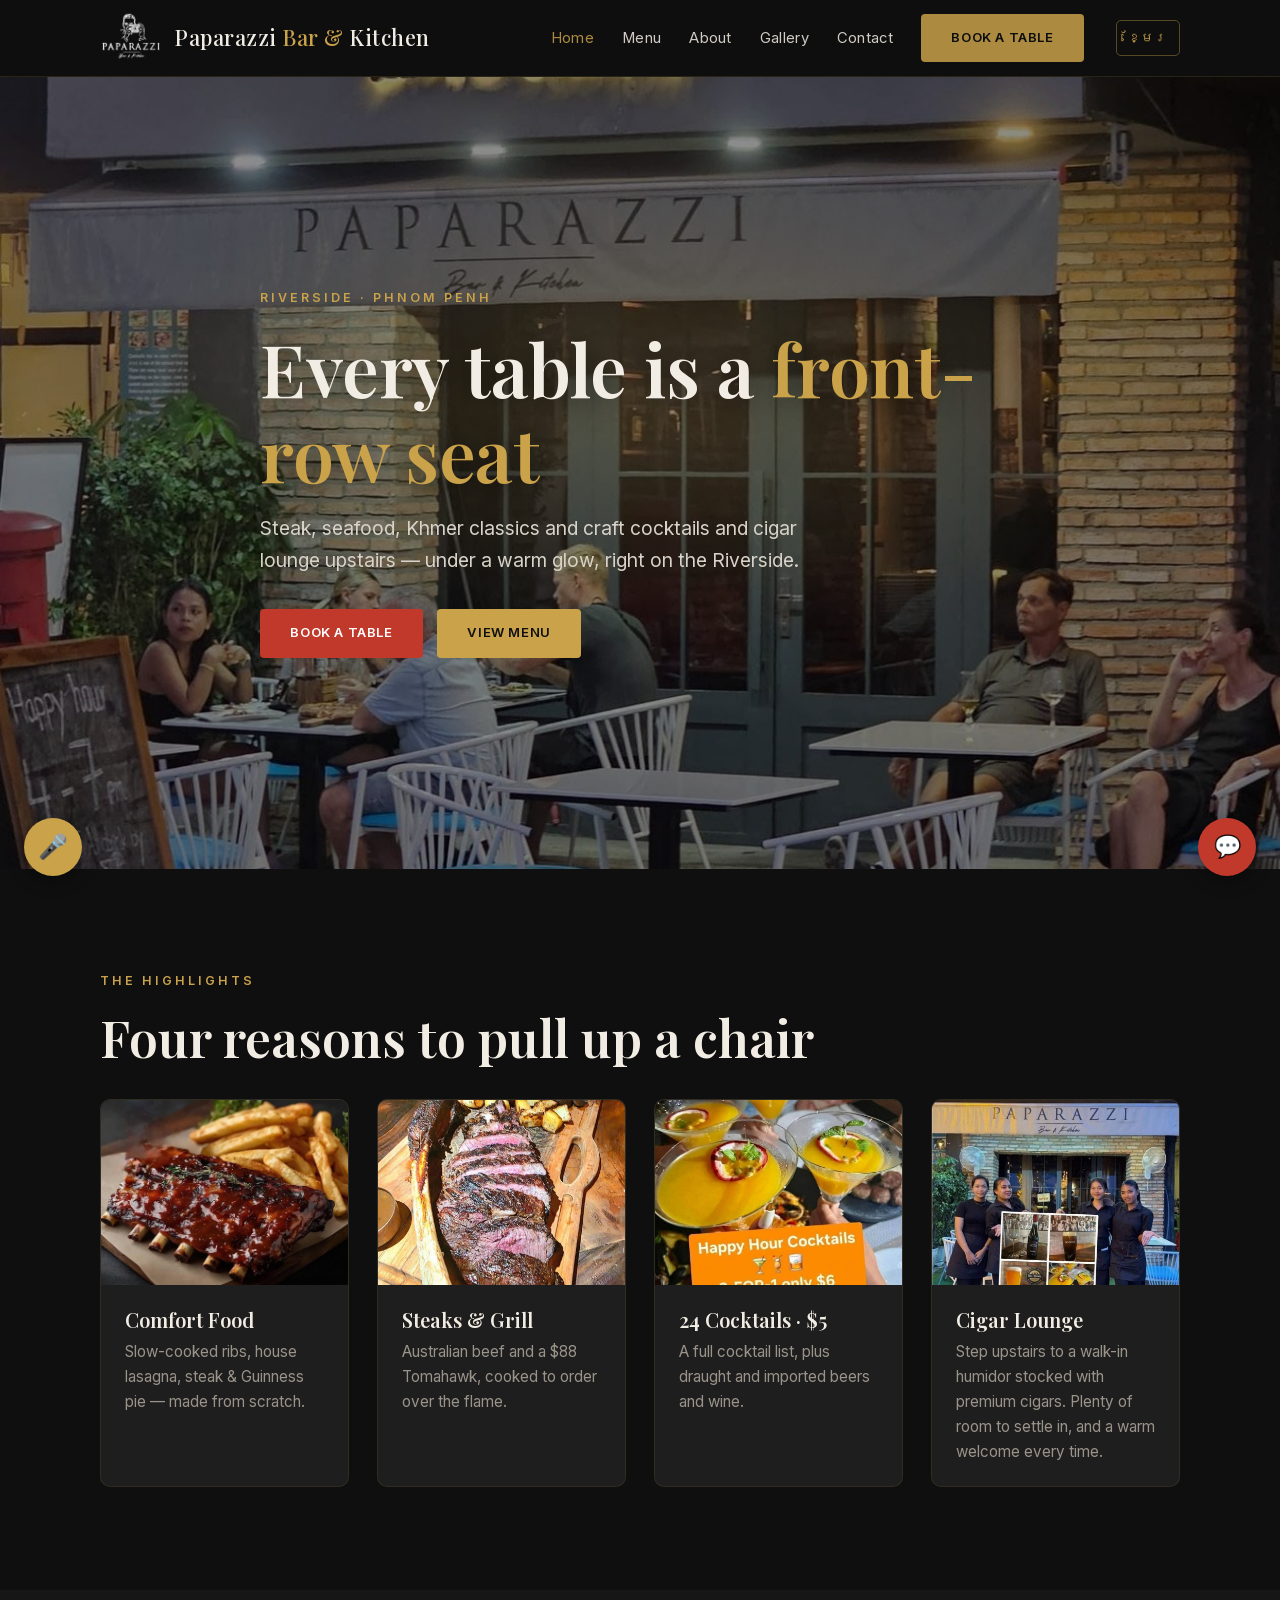
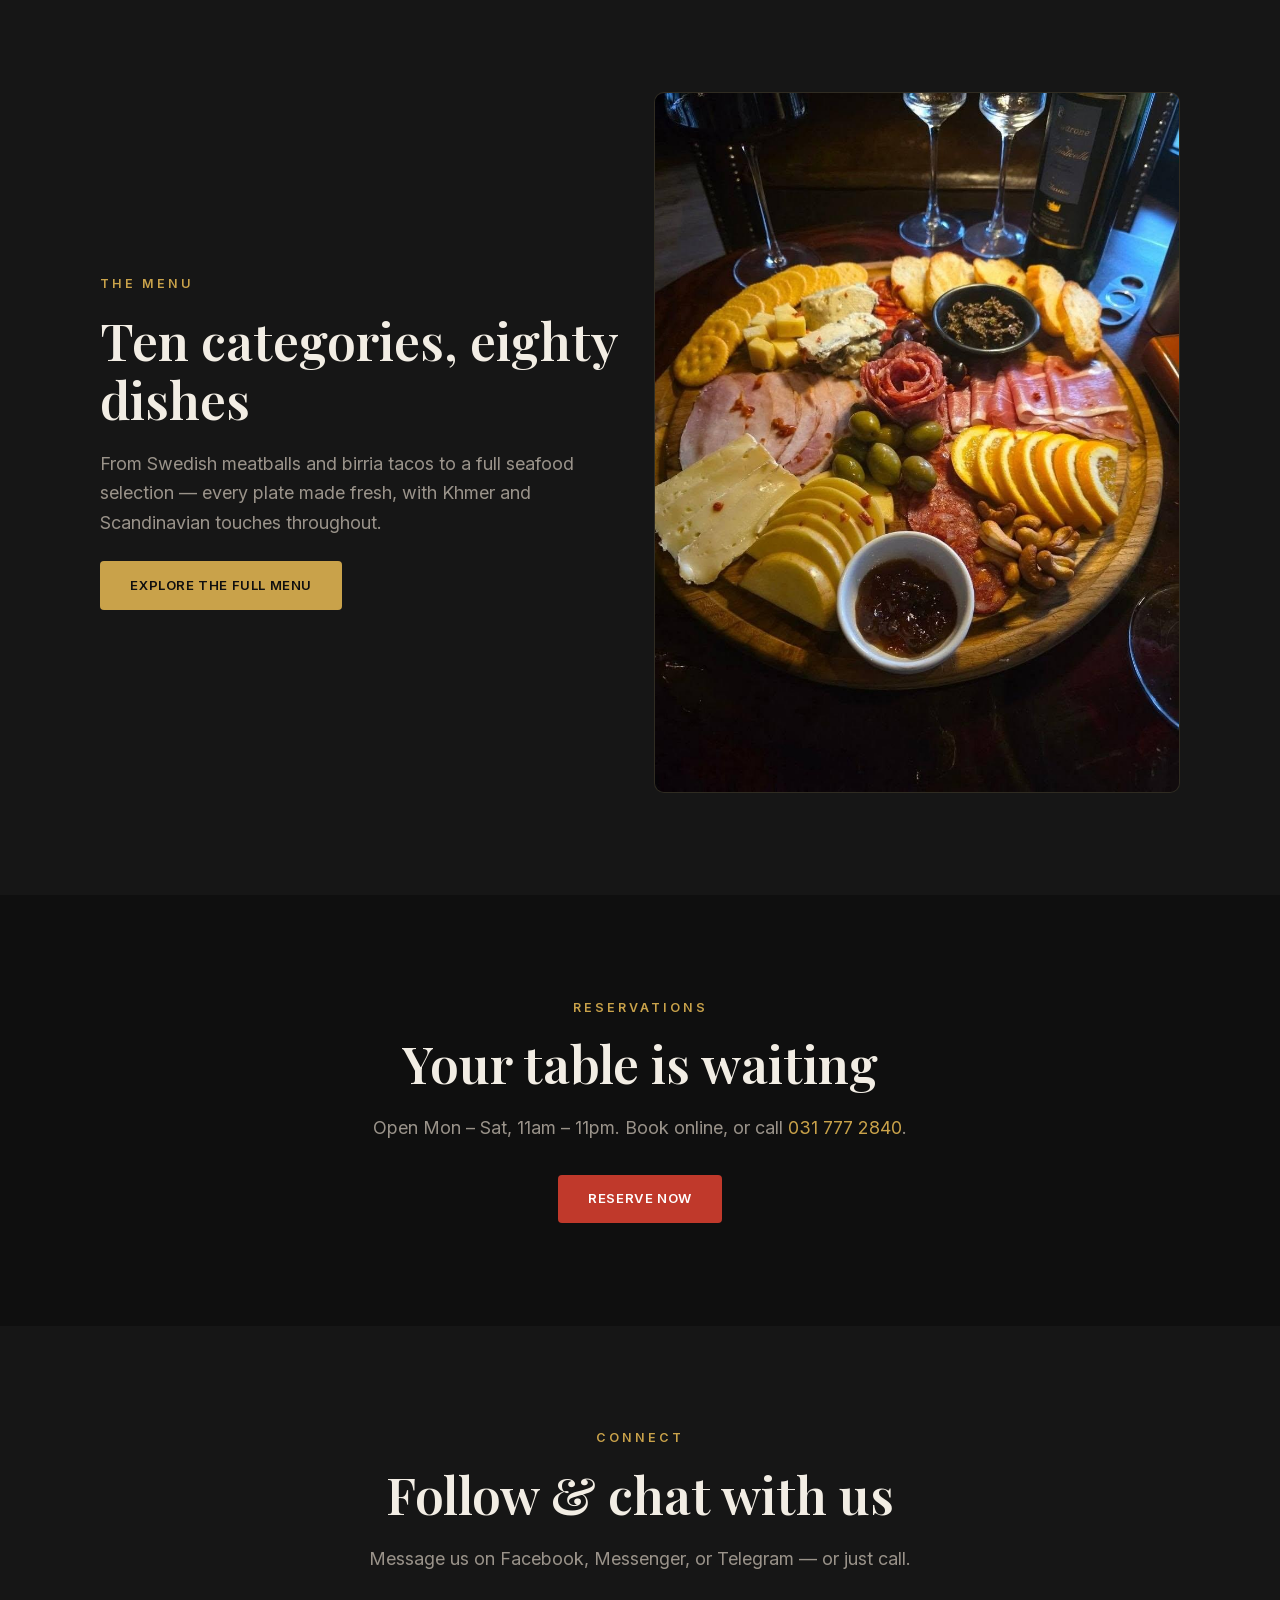
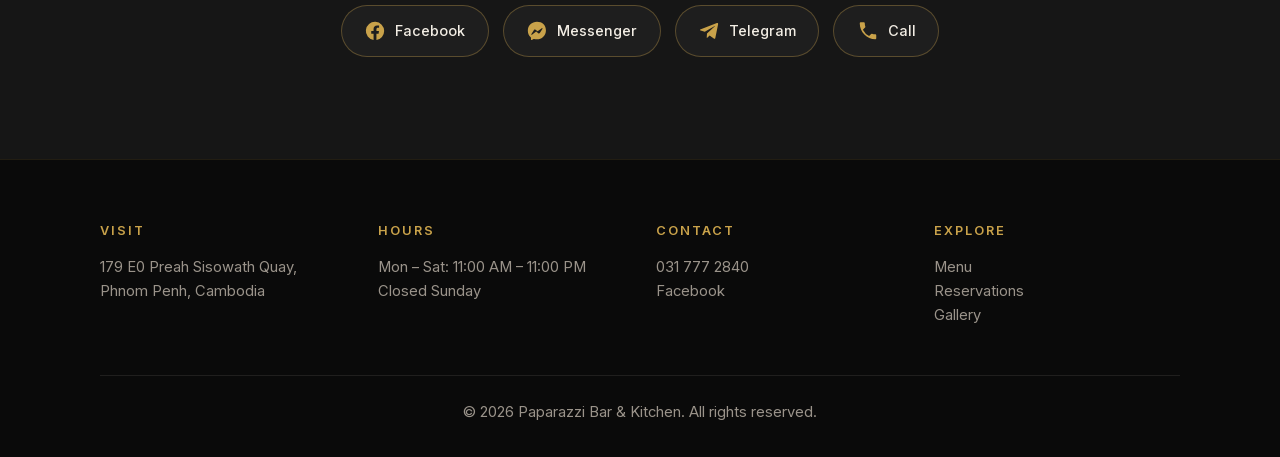
==== commit 2b56e55d: "Add Khmer language support. A toggle in the nav switches the site to Khmer and back, remembering the" ====
--- a/index.html
+++ b/index.html
@@ -104,7 +104,8 @@
         <a href="/gallery.html">Gallery</a>
         <a href="/contact.html">Contact</a>
         <a href="/reservations.html" class="btn gold">Book a Table</a>
-      </nav>
+        <button class="lang-toggle" type="button" aria-label="Switch to Khmer" title="Switch to Khmer">ខ្មែរ</button>
+    </nav>
       <button class="nav-toggle" type="button" aria-label="Menu"
               aria-expanded="false" aria-controls="main-nav">
         <span class="nav-toggle-bars" aria-hidden="true"><i></i><i></i><i></i></span>
@@ -260,5 +261,6 @@
   <script src="voice.js"></script>
   <script src="nav.js" defer></script>
   <script src="analytics.js" defer></script>
+  <script src="lang.js" defer></script>
 </body>
 </html>
--- a/style.css
+++ b/style.css
@@ -355,3 +355,12 @@
   .logo img { height: 38px; }
   .hero h1 { font-size: clamp(2rem, 10vw, 2.6rem); }
 }
+
+/* language switch */
+.lang-toggle {
+  font: inherit; font-size: .82rem; letter-spacing: .04em; cursor: pointer;
+  background: transparent; color: var(--gold); border: 1px solid rgba(201,162,74,.4);
+  border-radius: 5px; padding: 6px 11px; margin-left: 4px; min-height: 36px;
+}
+.lang-toggle:hover { border-color: var(--gold); }
+@media (max-width: 900px) { html.js nav .lang-toggle { margin: 12px 20px 0; align-self: flex-start; } }
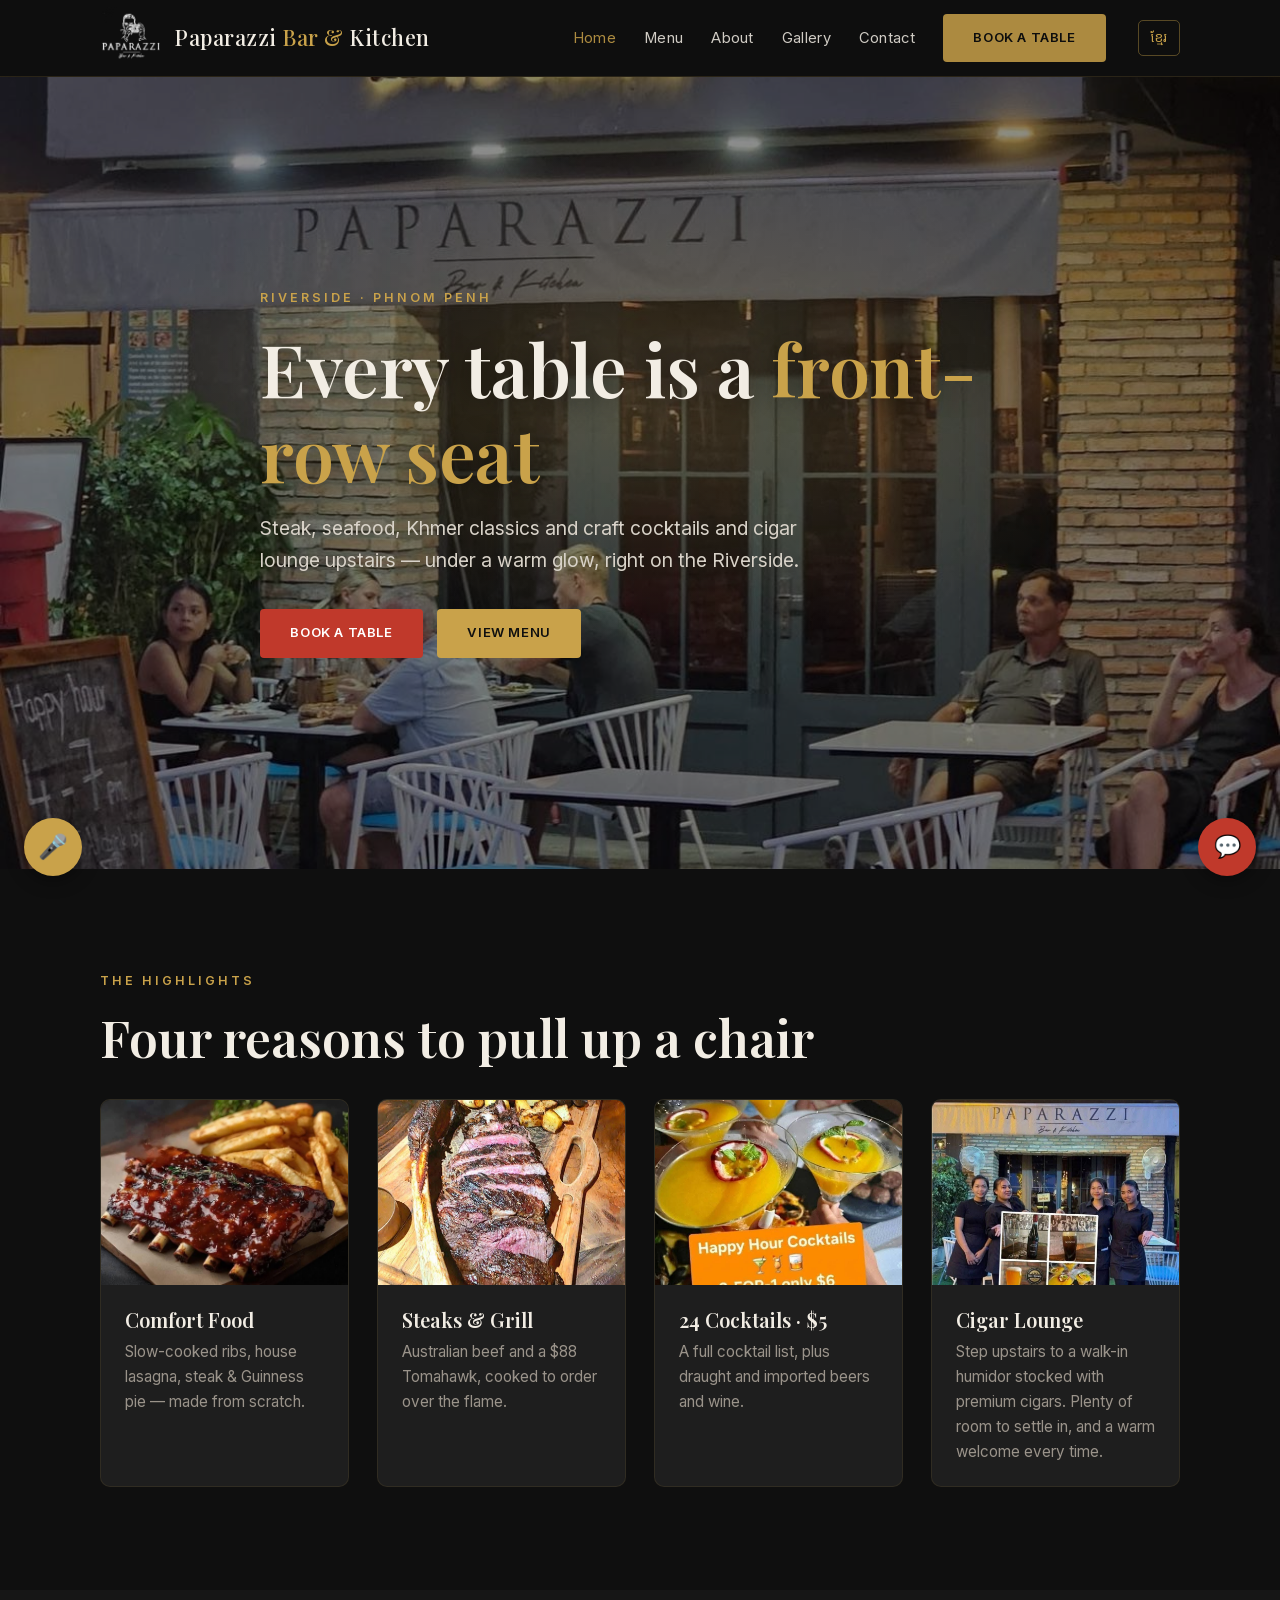
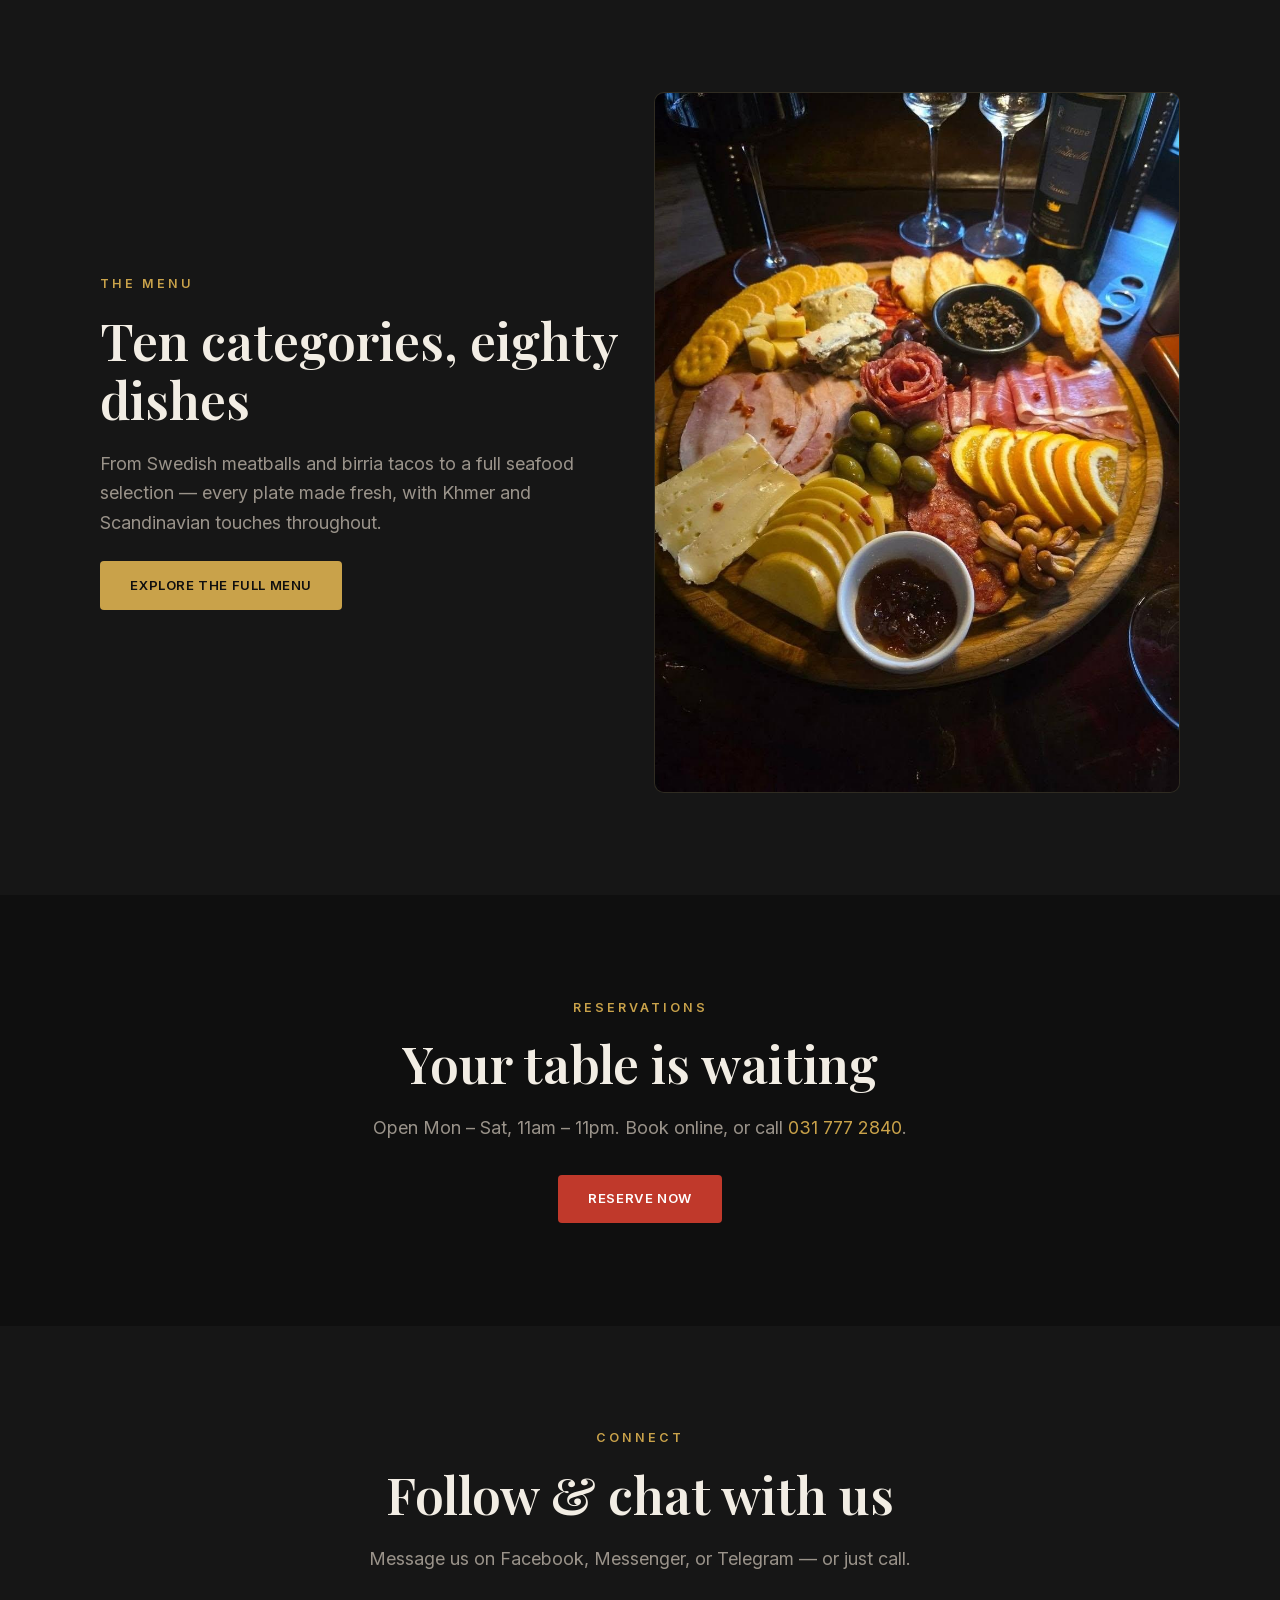
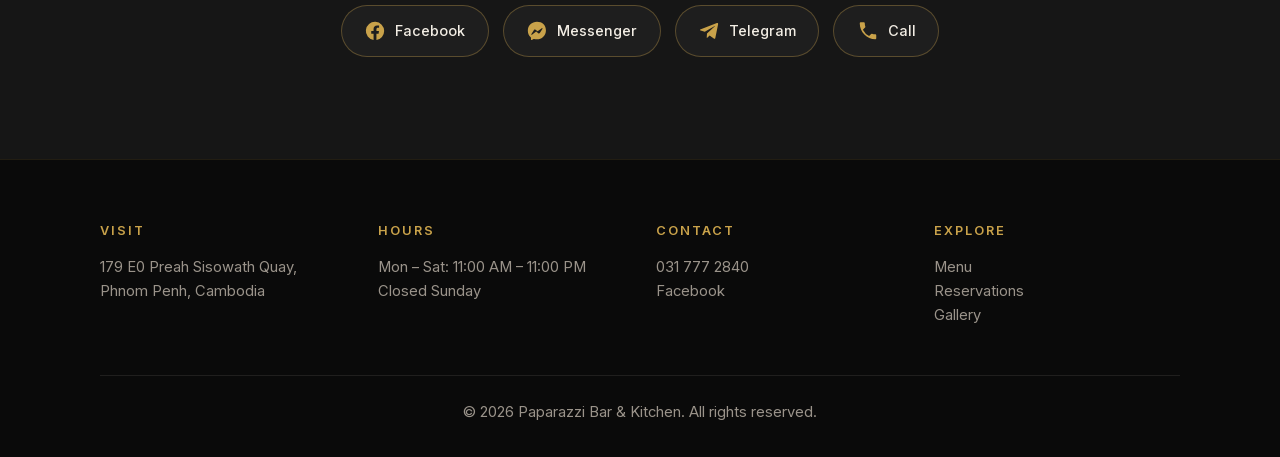
==== commit ce9b75ab: "Add home-screen app support. A web app manifest with 192/512 icons (including a maskable one) plus t" ====
--- a/index.html
+++ b/index.html
@@ -75,6 +75,11 @@
   <meta name="theme-color" content="#0f0f0f" />
   <link rel="icon" type="image/png" sizes="32x32" href="images/favicon-32.png" />
   <link rel="icon" type="image/png" sizes="192x192" href="images/favicon-192.png" />
+  <link rel="manifest" href="manifest.webmanifest" />
+  <meta name="apple-mobile-web-app-capable" content="yes" />
+  <meta name="mobile-web-app-capable" content="yes" />
+  <meta name="apple-mobile-web-app-title" content="Paparazzi" />
+  <meta name="apple-mobile-web-app-status-bar-style" content="black-translucent" />
   <link rel="apple-touch-icon" href="images/apple-touch-icon.png" />
   <meta property="og:type" content="website" />
   <meta property="og:site_name" content="Paparazzi Bar &amp; Kitchen" />
--- a/fonts.css
+++ b/fonts.css
@@ -130,3 +130,18 @@
   src: url('fonts/playfair-display-700-latin.woff2') format('woff2');
   unicode-range: U+0000-00FF, U+0131, U+0152-0153, U+02BB-02BC, U+02C6, U+02DA, U+02DC, U+0304, U+0308, U+0329, U+2000-206F, U+20AC, U+2122, U+2191, U+2193, U+2212, U+2215, U+FEFF, U+FFFD;
 }
+
+@font-face {
+  font-family: 'Noto Sans Khmer';
+  font-style: normal;
+  font-weight: 400;
+  font-display: swap;
+  src: url('fonts/noto-sans-khmer-400-khmer.woff2') format('woff2');
+}
+@font-face {
+  font-family: 'Noto Sans Khmer';
+  font-style: normal;
+  font-weight: 700;
+  font-display: swap;
+  src: url('fonts/noto-sans-khmer-700-khmer.woff2') format('woff2');
+}
--- a/style.css
+++ b/style.css
@@ -32,7 +32,7 @@
 body {
   background: var(--charcoal);
   color: var(--paper);
-  font-family: var(--sans);
+  font-family: var(--sans), 'Noto Sans Khmer', sans-serif;
   font-size: 16px;
   line-height: 1.65;
   -webkit-font-smoothing: antialiased;
@@ -43,7 +43,7 @@
 a { color: var(--gold); text-decoration: none; transition: color .15s; }
 a:hover { color: var(--gold-soft); }
 
-h1, h2, h3, h4 { font-family: var(--serif); font-weight: 600; line-height: 1.15; }
+h1, h2, h3, h4 { font-family: var(--serif), 'Noto Sans Khmer', sans-serif; font-weight: 600; line-height: 1.15; }
 
 .wrap { max-width: var(--max-w); margin: 0 auto; padding: 0 var(--gutter); }
 
@@ -59,7 +59,7 @@
 .site-header .wrap { display: flex; align-items: center; justify-content: space-between; height: 76px; }
 .logo { display: flex; align-items: center; gap: 12px; }
 .logo img { height: 62px; width: auto; }
-.logo-word { font-family: var(--serif); font-size: 1.35rem; letter-spacing: .5px; color: var(--paper); }
+.logo-word { font-family: var(--serif), 'Noto Sans Khmer', sans-serif; font-size: 1.35rem; letter-spacing: .5px; color: var(--paper); }
 .logo-word .amp { color: var(--gold); }
 
 nav { display: flex; gap: 28px; align-items: center; }
@@ -84,7 +84,7 @@
 .section.alt { background: var(--charcoal-2); }
 
 .kicker {
-  font-family: var(--sans); font-size: 0.78rem; font-weight: 600;
+  font-family: var(--sans), 'Noto Sans Khmer', sans-serif; font-size: 0.78rem; font-weight: 600;
   letter-spacing: 3px; text-transform: uppercase; color: var(--gold);
   margin-bottom: 1rem;
 }
@@ -142,7 +142,7 @@
    ========================================================================== */
 .menu-cat { margin-bottom: 3rem; }
 .menu-cat h3 {
-  font-family: var(--serif); font-size: 1.7rem; color: var(--gold);
+  font-family: var(--serif), 'Noto Sans Khmer', sans-serif; font-size: 1.7rem; color: var(--gold);
   padding-bottom: .6rem; margin-bottom: 1.25rem;
   border-bottom: 1px solid rgba(201,162,74,.2);
 }
@@ -157,7 +157,7 @@
    ========================================================================== */
 .site-footer { background: #0a0a0a; border-top: 1px solid rgba(201,162,74,.12); padding: 4rem 0 2rem; }
 .site-footer .grid { gap: 2rem; }
-.site-footer h4 { color: var(--gold); font-family: var(--sans); font-size: .8rem; text-transform: uppercase; letter-spacing: 2px; margin-bottom: 1rem; }
+.site-footer h4 { color: var(--gold); font-family: var(--sans), 'Noto Sans Khmer', sans-serif; font-size: .8rem; text-transform: uppercase; letter-spacing: 2px; margin-bottom: 1rem; }
 .site-footer a, .site-footer p { color: var(--muted); font-size: .92rem; }
 .site-footer a:hover { color: var(--gold); }
 .footer-bottom { border-top: 1px solid rgba(154,147,138,.15); margin-top: 3rem; padding-top: 1.5rem; text-align: center; color: #6b655d; font-size: .8rem; }
@@ -170,7 +170,7 @@
 .field label { display: block; font-size: .82rem; font-weight: 600; letter-spacing: .5px; text-transform: uppercase; color: var(--muted); margin-bottom: .4rem; }
 .field input, .field select, .field textarea {
   width: 100%; background: var(--charcoal-3); border: 1px solid rgba(154,147,138,.3);
-  border-radius: 6px; padding: .85rem 1rem; color: var(--paper); font-family: var(--sans); font-size: 1rem;
+  border-radius: 6px; padding: .85rem 1rem; color: var(--paper); font-family: var(--sans), 'Noto Sans Khmer', sans-serif; font-size: 1rem;
   transition: border-color .15s;
 }
 .field input:focus, .field select:focus, .field textarea:focus { outline: none; border-color: var(--gold); }
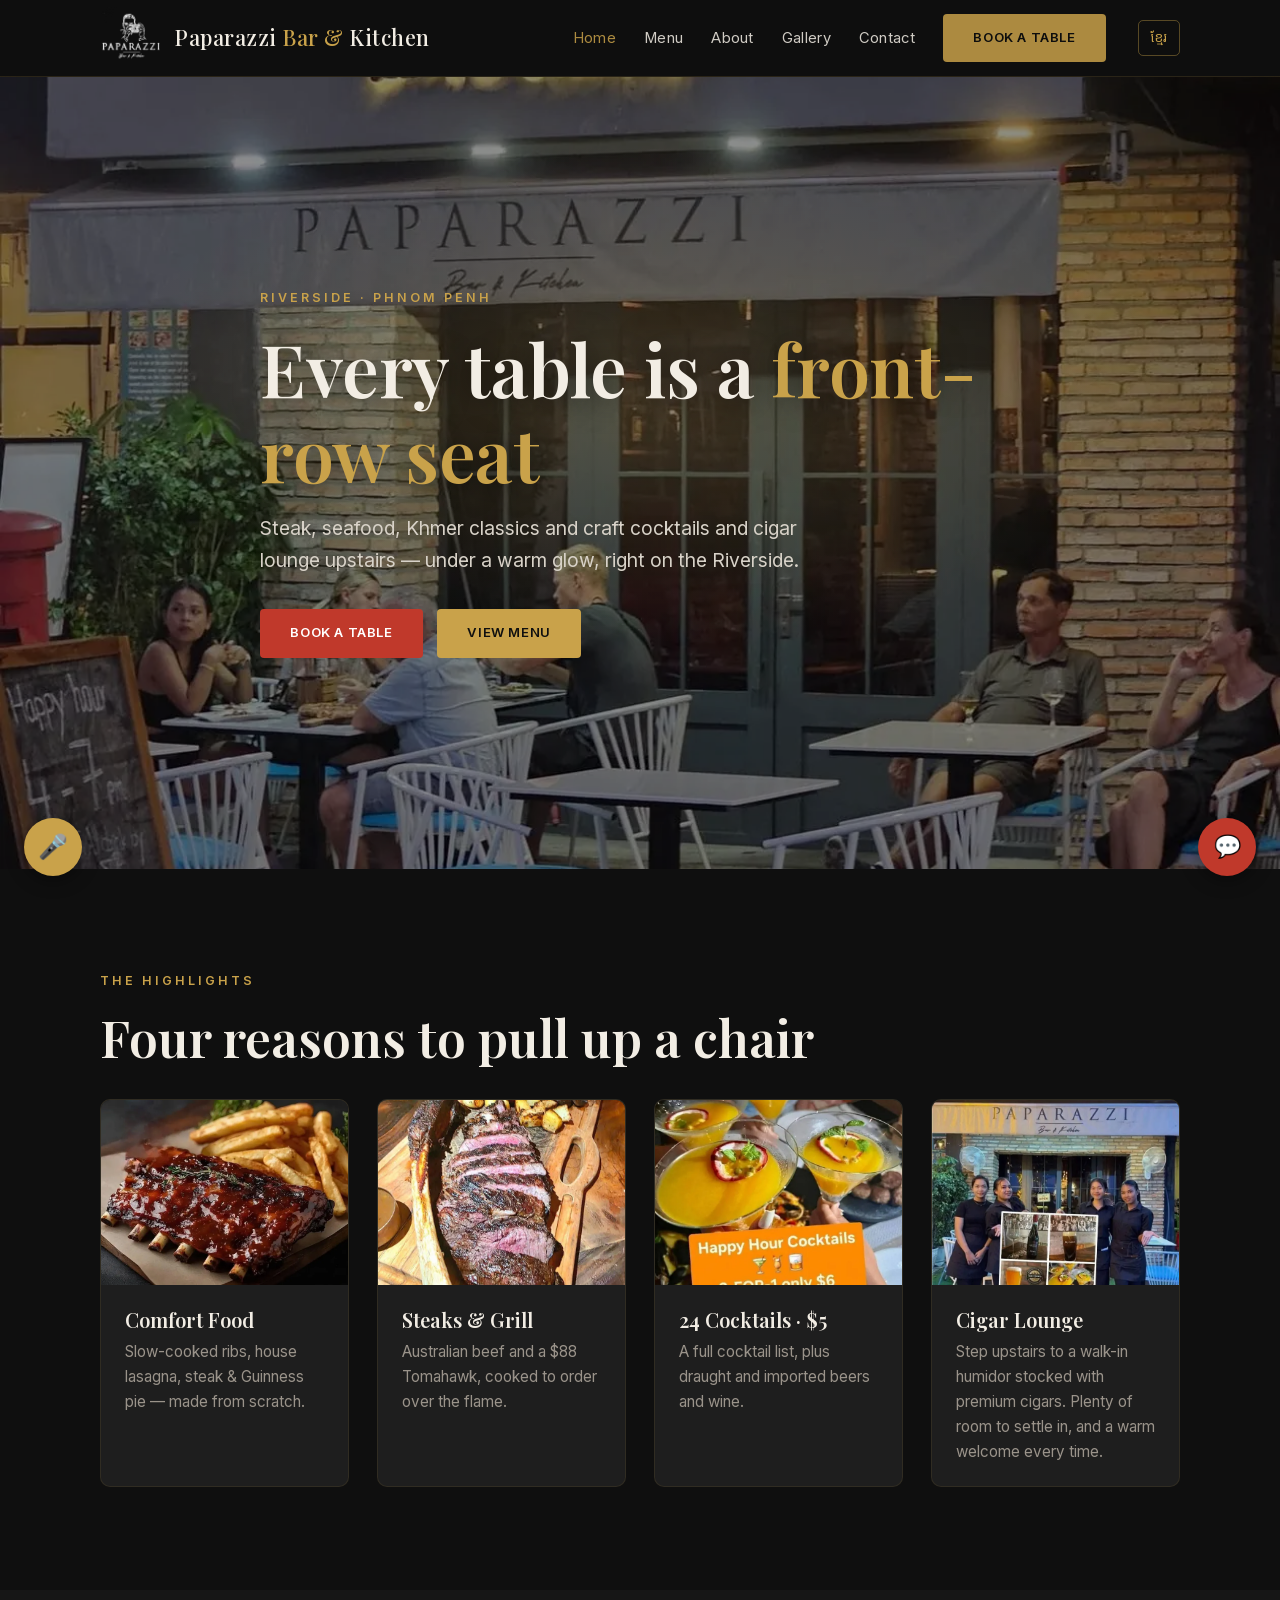
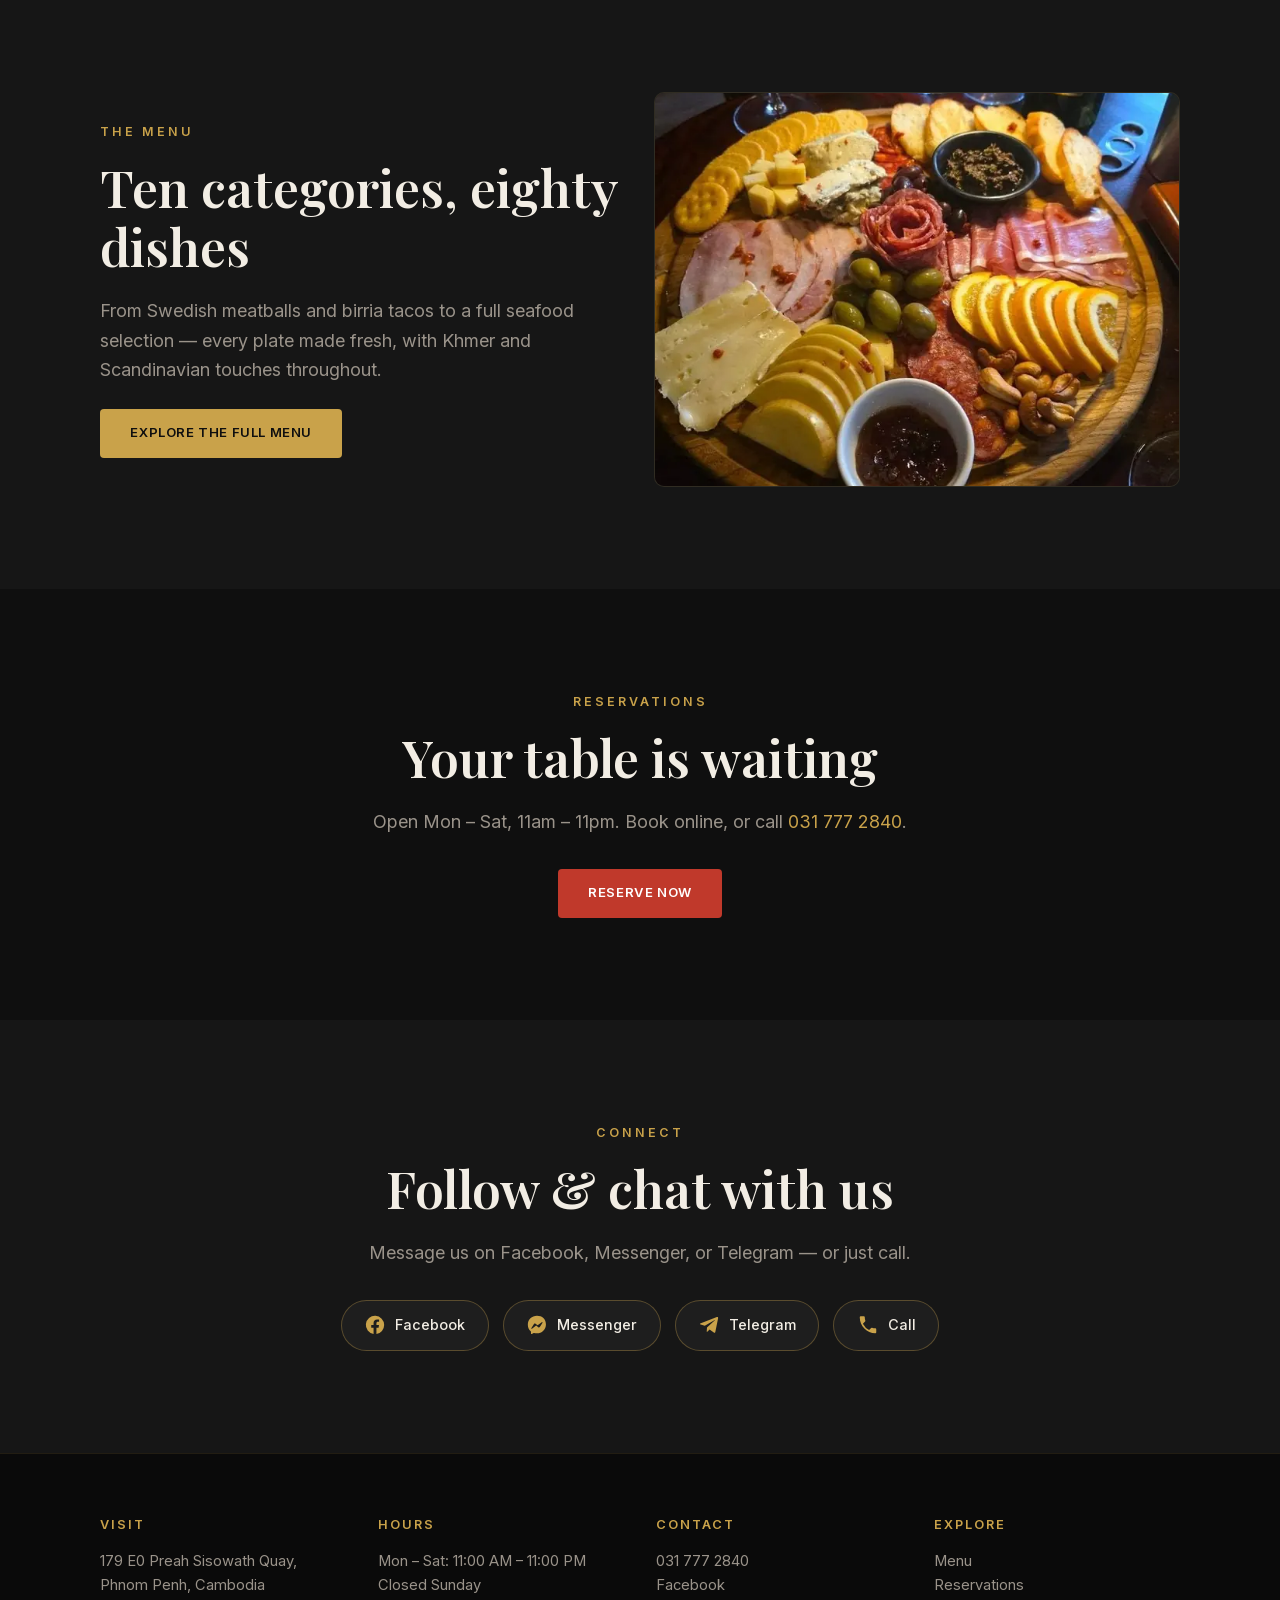
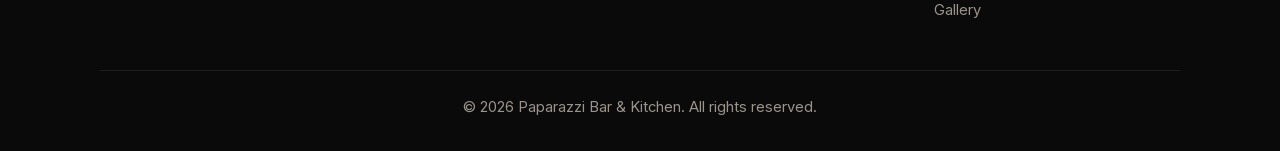
==== commit 495137b9: "Mobile optimization: WebP images, smaller JPEGs, safe-area/overflow fixes" ====
--- a/index.html
+++ b/index.html
@@ -3,7 +3,7 @@
 <head>
   <meta charset="UTF-8" />
   <script>document.documentElement.className += ' js';</script>
-  <meta name="viewport" content="width=device-width, initial-scale=1.0" />
+  <meta name="viewport" content="width=device-width, initial-scale=1.0, viewport-fit=cover" />
   <title>Paparazzi Bar & Kitchen | Riverside, Phnom Penh — Food, Cocktails & Cigar Lounge</title>
   <meta name="description" content="Paparazzi Bar & Kitchen on Phnom Penh's Riverside — international comfort food, craft cocktails, steak and seafood, plus a cigar lounge upstairs. Open Mon–Sat 11am–11pm." />
   <link rel="stylesheet" href="fonts.css" />
@@ -69,6 +69,7 @@
 }
 </script>
   <link rel="preload" as="image" href="images/hero-storefront.jpg" fetchpriority="high" />
+  <link rel="preload" as="image" href="images/hero-storefront.webp" type="image/webp" fetchpriority="high" />
   <!-- SEO BLOCK -->
   <link rel="canonical" href="https://paparazzipp.com/" />
   <meta name="robots" content="index, follow, max-image-preview:large" />
@@ -119,7 +120,7 @@
   </header>
 
   <section class="hero">
-    <div class="hero-bg" style="background-image: url('images/hero-storefront.jpg');"></div>
+    <div class="hero-bg" style="background-image: url('images/hero-storefront.jpg'); background-image: image-set(url('images/hero-storefront.webp') type('image/webp'), url('images/hero-storefront.jpg') type('image/jpeg'));"></div>
     <div class="wrap">
       <div class="hero-inner">
         <p class="kicker">Riverside · Phnom Penh</p>
@@ -139,28 +140,28 @@
       <h2 class="section-title">Four reasons to pull up a chair</h2>
       <div class="grid grid-4" style="margin-top: 2rem;">
         <div class="card">
-          <img src="images/gallery-img23.jpg" alt="Barbecue ribs with fries" / loading="lazy" decoding="async">
+          <picture><source srcset="images/gallery-img23.webp" type="image/webp"><img src="images/gallery-img23.jpg" alt="Barbecue ribs with fries" loading="lazy" decoding="async"></picture>
           <div class="card-body">
             <h3>Comfort Food</h3>
             <p>Slow-cooked ribs, house lasagna, steak &amp; Guinness pie — made from scratch.</p>
           </div>
         </div>
         <div class="card">
-          <img src="images/gallery-img11.jpg" alt="Grilled steak with roasted vegetables" / loading="lazy" decoding="async">
+          <picture><source srcset="images/gallery-img11.webp" type="image/webp"><img src="images/gallery-img11.jpg" alt="Grilled steak with roasted vegetables" loading="lazy" decoding="async"></picture>
           <div class="card-body">
             <h3>Steaks &amp; Grill</h3>
             <p>Australian beef and a $88 Tomahawk, cooked to order over the flame.</p>
           </div>
         </div>
         <div class="card">
-          <img src="images/gallery-img18.jpg" alt="Craft cocktails" / loading="lazy" decoding="async">
+          <picture><source srcset="images/gallery-img18.webp" type="image/webp"><img src="images/gallery-img18.jpg" alt="Craft cocktails" loading="lazy" decoding="async"></picture>
           <div class="card-body">
             <h3>24 Cocktails · $5</h3>
             <p>A full cocktail list, plus draught and imported beers and wine.</p>
           </div>
         </div>
         <div class="card">
-          <img src="images/gallery-img21.jpg" alt="Paparazzi staff" / loading="lazy" decoding="async">
+          <picture><source srcset="images/gallery-img21.webp" type="image/webp"><img src="images/gallery-img21.jpg" alt="Paparazzi staff" loading="lazy" decoding="async"></picture>
           <div class="card-body">
             <h3>Cigar Lounge</h3>
             <p>Step upstairs to a walk-in humidor stocked with premium cigars. Plenty of room to settle in, and a warm welcome every time.</p>
@@ -180,7 +181,7 @@
           <a href="/menu.html" class="btn gold" style="margin-top: 1.5rem;">Explore the full menu</a>
         </div>
         <div class="card" style="overflow:hidden;">
-          <img src="images/gallery-img01.jpg" alt="Charcuterie board" style="aspect-ratio: auto;" / loading="lazy" decoding="async">
+          <picture><source srcset="images/gallery-img01.webp" type="image/webp"><img src="images/gallery-img01.jpg" alt="Charcuterie board" loading="lazy" decoding="async"></picture>
         </div>
       </div>
     </div>
@@ -262,8 +263,8 @@
     </form>
   </div>
 
-  <script src="app.js"></script>
-  <script src="voice.js"></script>
+  <script src="app.js" defer></script>
+  <script src="voice.js" defer></script>
   <script src="nav.js" defer></script>
   <script src="analytics.js" defer></script>
   <script src="lang.js" defer></script>
--- a/style.css
+++ b/style.css
@@ -123,9 +123,9 @@
    Cards / grids
    ========================================================================== */
 .grid { display: grid; gap: 1.75rem; }
-.grid-2 { grid-template-columns: repeat(auto-fit, minmax(300px, 1fr)); }
-.grid-3 { grid-template-columns: repeat(auto-fit, minmax(280px, 1fr)); }
-.grid-4 { grid-template-columns: repeat(auto-fit, minmax(240px, 1fr)); }
+.grid-2 { grid-template-columns: repeat(auto-fit, minmax(min(100%, 300px), 1fr)); }
+.grid-3 { grid-template-columns: repeat(auto-fit, minmax(min(100%, 280px), 1fr)); }
+.grid-4 { grid-template-columns: repeat(auto-fit, minmax(min(100%, 240px), 1fr)); }
 
 .card {
   background: var(--charcoal-3); border: 1px solid rgba(201,162,74,.1);
@@ -364,3 +364,71 @@
 }
 .lang-toggle:hover { border-color: var(--gold); }
 @media (max-width: 900px) { html.js nav .lang-toggle { margin: 12px 20px 0; align-self: flex-start; } }
+
+
+/* Signature dish photo strip (menu page) */
+.dish-strip{display:flex;gap:12px;overflow-x:auto;padding:4px 2px 24px;scroll-snap-type:x mandatory;}
+.dish-strip img{width:170px;height:170px;object-fit:cover;border-radius:10px;flex:0 0 auto;scroll-snap-align:start;border:1px solid var(--line, #e5e0d5);}
+
+/* ==========================================================================
+   MOBILE PASS 2 (2026)
+   Audited on a 390x844 phone viewport. Additions only — nothing above is
+   overridden except where noted.
+   ========================================================================== */
+
+/* <picture> wraps every photograph for WebP delivery. Without display:contents
+   the wrapper becomes the flex/grid child, so `.card img` and the menu dish
+   strip would silently lose their layout (the strip images stopped being flex
+   items). display:contents removes the wrapper box and restores the old
+   geometry exactly. */
+picture { display: contents; }
+
+/* Notched phones: the floating chat/voice circles sat 24px from the physical
+   edge and were partially covered by the home indicator / rounded corners. */
+html { -webkit-tap-highlight-color: rgba(201, 162, 74, 0.18); }
+
+@supports (padding: max(0px)) {
+  .chat-toggle { right: max(24px, env(safe-area-inset-right)); }
+  .voice-toggle { left: max(24px, env(safe-area-inset-left)); }
+  .chat-toggle, .voice-toggle { bottom: max(24px, env(safe-area-inset-bottom)); }
+}
+
+@media (max-width: 900px) {
+  @supports (padding: max(0px)) {
+    .chat-toggle { right: max(16px, env(safe-area-inset-right)); }
+    .voice-toggle { left: max(16px, env(safe-area-inset-left)); }
+    .chat-toggle, .voice-toggle { bottom: max(20px, env(safe-area-inset-bottom)); }
+  }
+
+  /* the OpenStreetMap embed was a fixed 420px tall box that pushed the phone
+     footer far down the page; shorter on phones, taller again on tablets */
+  .map-embed iframe { height: min(56vh, 360px); }
+
+  /* long dish names + price on a narrow phone: let the row breathe instead of
+     letting a long name squeeze the price column */
+  .menu-item { gap: .5rem; }
+  .menu-item .desc { max-width: 100%; }
+  .menu-cat h3 { font-size: 1.45rem; }
+
+  /* safari zooms the page when an input smaller than 16px gets focus */
+  .field input, .field select, .field textarea, .chat-input-row input { font-size: 16px; }
+
+  /* keep anchor jumps clear of the sticky header */
+  .section { padding-left: 0; padding-right: 0; }
+}
+
+@media (max-width: 380px) {
+  :root { --gutter: 1rem; }
+  .btn { padding: 0.85rem 1.2rem; letter-spacing: .4px; }
+  .hero h1 { font-size: clamp(1.85rem, 9.5vw, 2.35rem); }
+  .hero-sub { font-size: 1.05rem; }
+  .logo img { height: 34px; }
+  .dish-strip img { width: 140px; height: 140px; }
+}
+
+/* horizontal-overflow guard: nothing should be able to create a sideways
+   scroll on a phone (the audit found the risk in the minmax() grids) */
+html, body { overflow-x: clip; }
+
+/* the contact map card needs a class so the rule above can target the iframe */
+.map-embed iframe { width: 100%; display: block; border: 0; }
